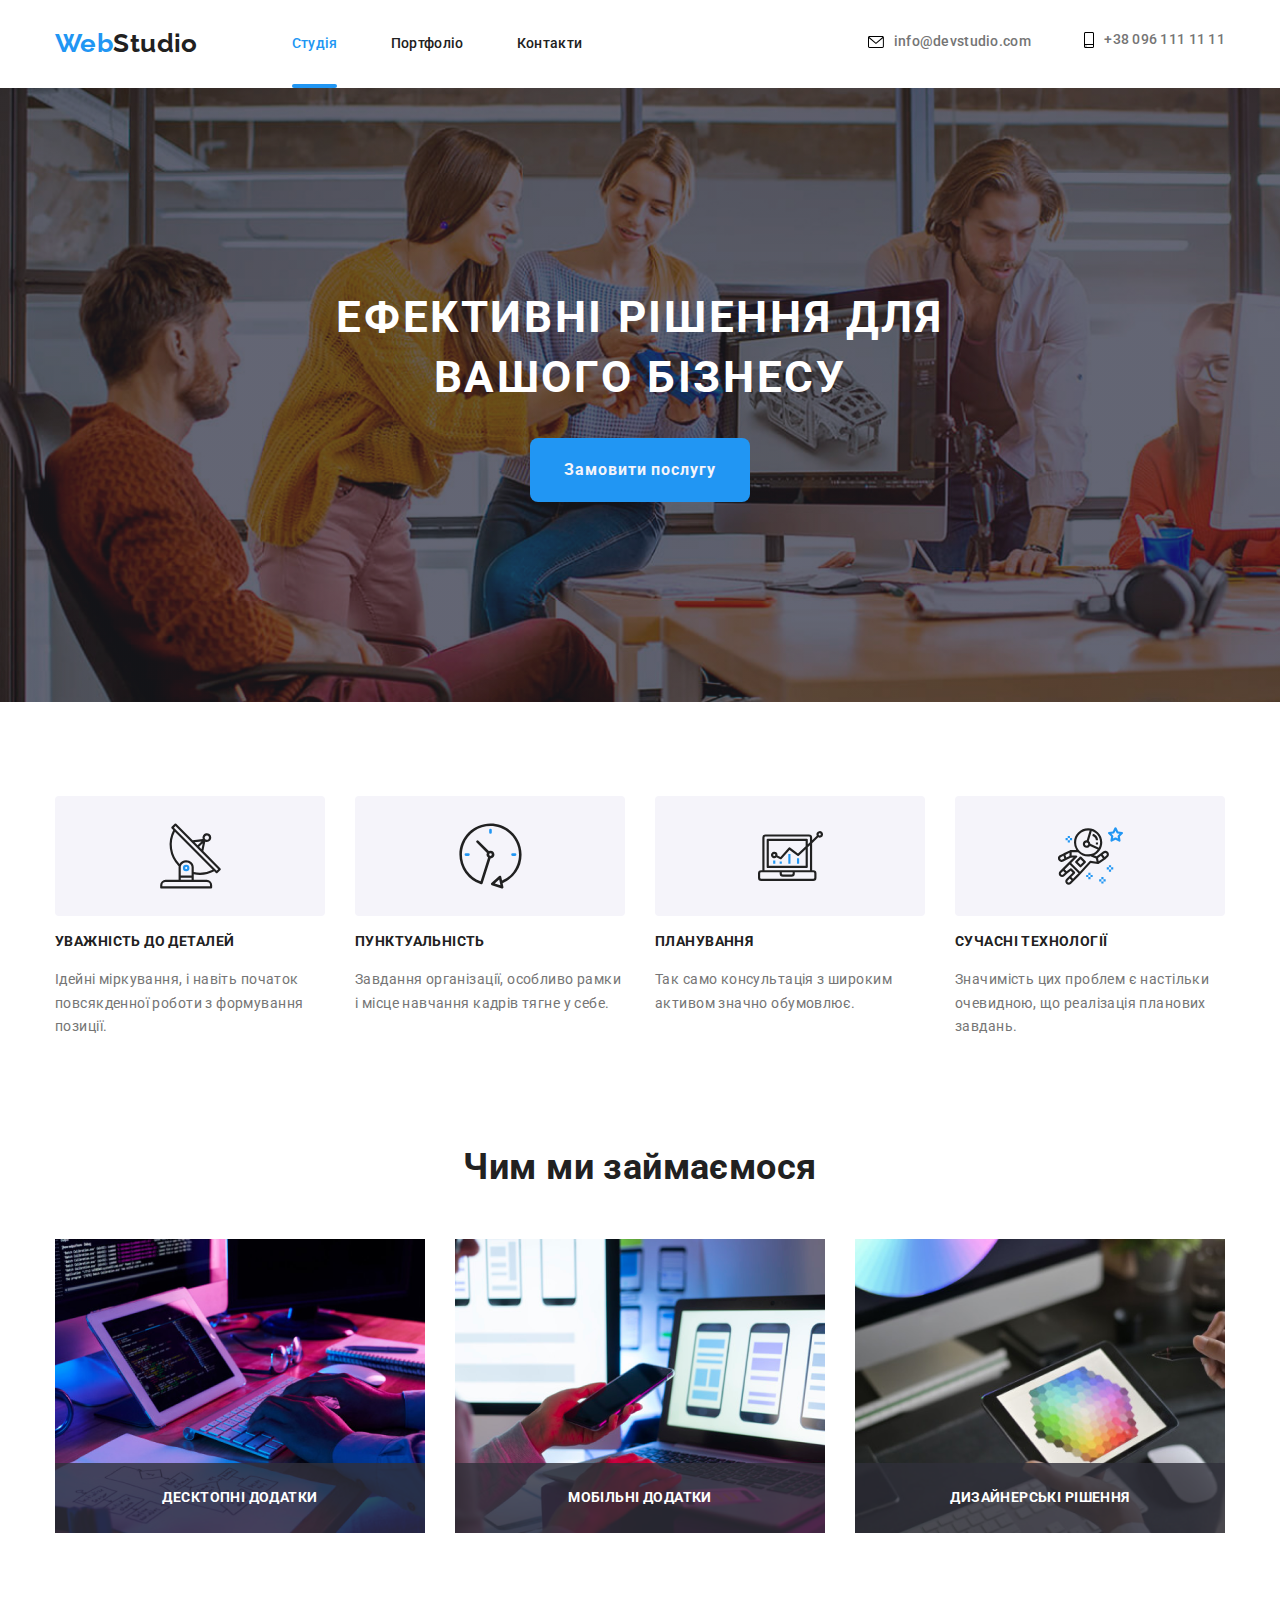
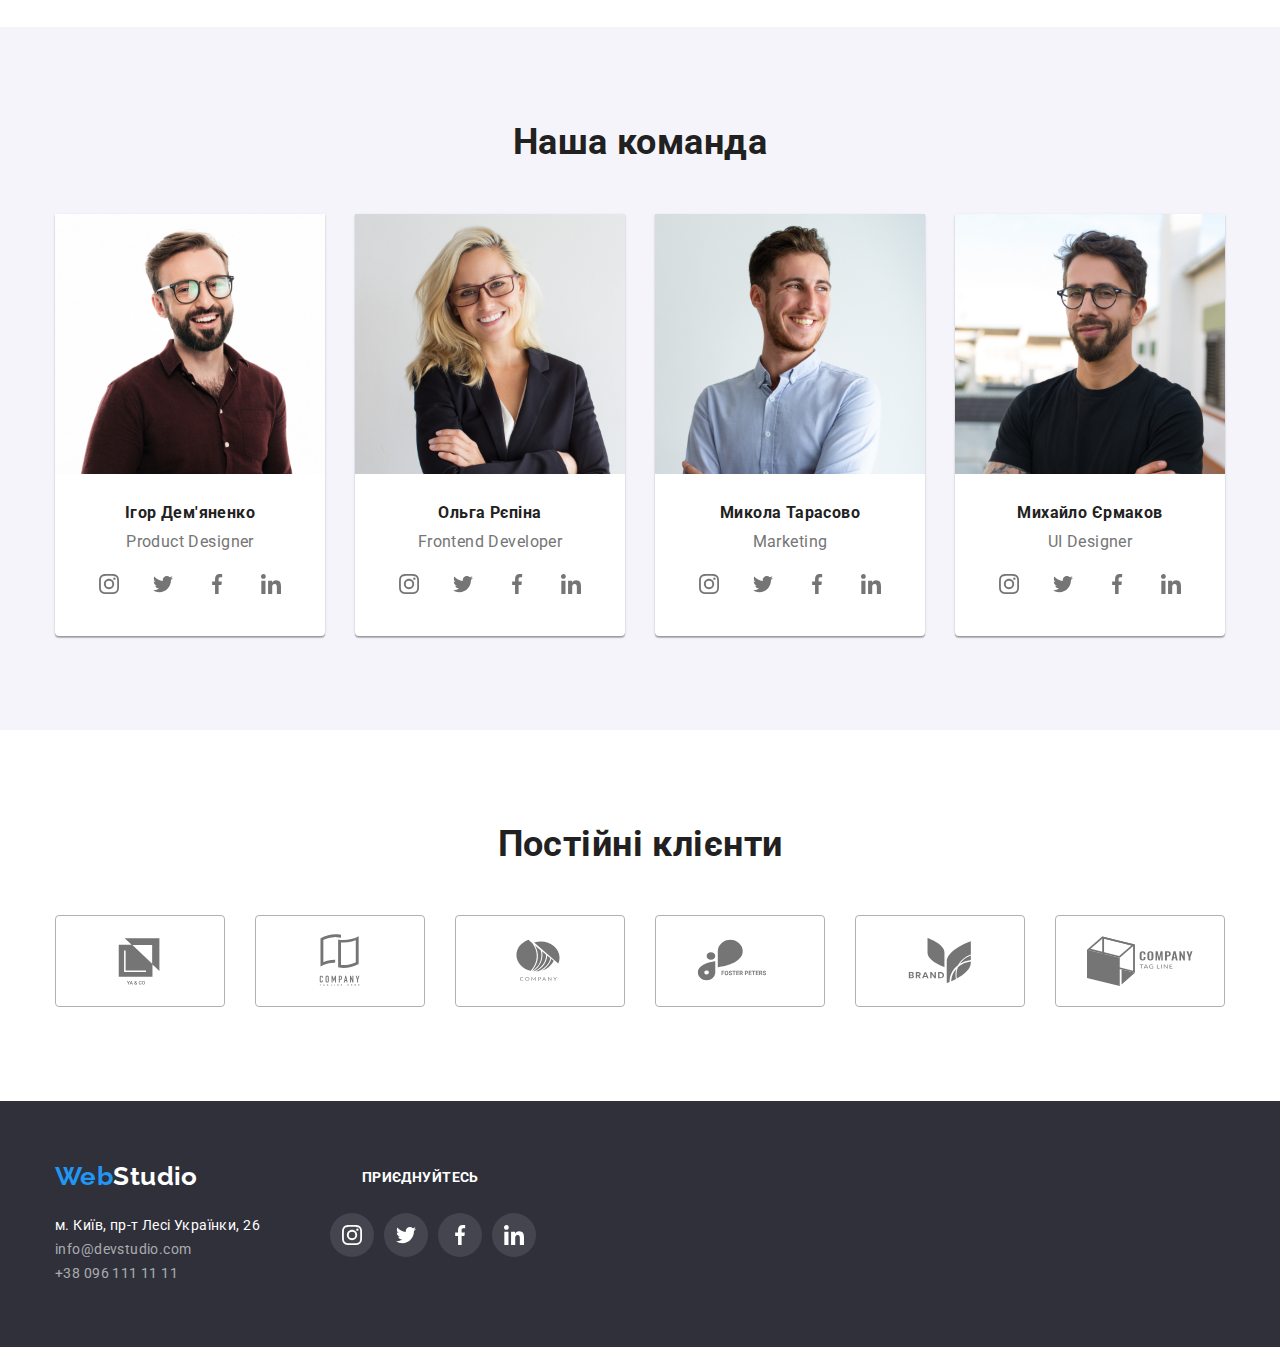
==== index.html @ 6721a468 "First-comit" ====
<!DOCTYPE html>
<html lang="uk">
  <head>
    <meta charset="UTF-8" />
    <meta http-equiv="X-UA-Compatible" content="IE=edge" />
    <meta name="viewport" content="width=device-width, initial-scale=1.0" />
    <title>WebStudio</title>
    <link rel="stylesheet" href="./css/normalize.css" />
    <link
      href="https://fonts.googleapis.com/css2?family=Raleway:wght@700&family=Roboto:wght@400;500;700;900&display=swap"
      rel="stylesheet"
    />
    <link rel="stylesheet" href="./css/styles.css" />
  </head>
  <body class="" id="page">
    <header class="header">
      <!-- Навігація -->
      <div class="container header-flex">
        <nav class="nav nav-flex">
          <a href="./index.html" class="logo">Web<span class="black-logo">Studio</span></a>
          <ul class="nav-ul ul-list">
            <li class="inline nav-item"><a href="./index.html" class="link curent-page nav-link">Студія</a></li>
            <li class="inline nav-item"><a href="./portfolio.html" class="link nav-link">Портфоліо</a></li>
            <li class="inline nav-item"><a href="" class="link nav-link">Контакти</a></li>
          </ul>
        </nav>
        <!-- Контакти -->
        <ul class="header-contacts">
          <li class="inline">
            <a href="mailto:info@devstudio.com" class="link header-contact-link link contact-warp">
              <svg class="link-icon" width="16px" height="12px">
                <use href="./images/icons.svg#icon-envelope"></use>
              </svg>
                
              info@devstudio.com
            </a>
          </li>
          <li class="inline">
            <a href="tel:+380961111111" class="link header-contact-link contact-warp">
              <svg class="link-icon" width="10px" height="16px">
                <use href="./images/icons.svg#icon-phone"></use>
              </svg>
              +38 096 111 11 11</a>
          </li>
        </ul>
      </div>
    </header>

    <main class="">
      <!-- Головний заголовок -->
      <section class="section buisnes-solution">
        <div class="container">
          <h1 class="buisnes-solution-title no-margin">Ефективні рішення для вашого бізнесу</h1>
          <button type="button" class="button accente-button order-button" data-modal-open="1">Замовити послугу</button>
        </div>
      </section>

        <!-- Секція особливостей  -->

        <section class="section why-us bg-bright">
            <div class="container">
              
                <h2 class="visually-hidden">Чому саме ми</h2>
                <ul class="feature-list">
                  <li class="feature-item">
                    <div class="feature-icon-canv">
                      <svg class="feature-icon" width="65px" height="70px">
                        <use href="./images/icons.svg#icon-antenna"></use>
                      </svg>
                    </div>
                    

                    <h3 class="why-us-title">Уважність до деталей</h3>
                    <p>Ідейні міркування, i навіть початок повсякденної роботи з формування позиції.</p>
                  </li>
      
                  <li class="feature-item">
                    <div class="feature-icon-canv">
                      <svg class="feature-icon" width="65px" height="70px">
                        <use href="./images/icons.svg#icon-clock"></use>
                      </svg>
                    </div>

                    <h3 class="why-us-title">Пунктуальність</h3>
                    <p>Завдання організації, особливо рамки i місце навчання кадрів тягне y себе.</p>
                  </li>
      
                  <li class="feature-item">
                    <div class="feature-icon-canv">
                       <svg class="feature-icon" width="65px" height="70px">
                        <use href="./images/icons.svg#icon-diagram"></use>
                      </svg>
                    </div>
                   
                    <h3 class="why-us-title">Планування</h3>
                    <p>Так само консультація з широким активом значно обумовлює.</p>
                  </li>
      
                  <li class="feature-item">
                    <div class="feature-icon-canv">
                      <svg class="feature-icon" width="65px" height="70px">
                        <use href="./images/icons.svg#icon-astronaut"></use>
                      </svg>
                    </div>

                    <h3 class="why-us-title">Сучасні технології</h3>
                    <p>Значимість цих проблем є настільки очевидною, що реалізація планових завдань.</p>
                  </li>
                </ul>
        </section>

        <!-- Інформація про послуги з картинками -->

        <section class="section wath-we-do bg-bright">
                <div class="container">
                    <h2 class="section-title no-margin">Чим ми займаємося</h2>
                <ul class="what-we-do-list">
                  <li  class="we-do-item inline">
                    <img
                      src="./images/studio/what_we_do/img1.png"
                      alt="What we do image"
                      width="370"
                      height="294"
                    />
                    <p class="what-we-do-text">Десктопні додатки</p>
                  </li>
                  <li class="we-do-item inline">
                    <img
                      src="./images/studio/what_we_do/img2.png"
                      alt="What we do image"
                      width="370"
                      height="294"
                    />
                    <p class="what-we-do-text">Мобільні додатки</p>
                  </li>
                  <li class="we-do-item inline">
                    <img
                      src="./images/studio/what_we_do/img3.png"
                      alt="What we do image"
                      width="370"
                      height="294"
                    />
                    <p class="what-we-do-text">Дизайнерські рішення</p>
                  </li>
                </ul>
                </div>
        </section>

        <!-- Інформація про команду -->

        <section class="section team bg-dim">
            <div class="container">
            <h2 class="section-title no-margin">Наша команда</h2>
            <ul class="team-list">
            <li class="inline team-item">
                <img
                  src="./images/studio/team/PM.jpg"
                  alt="Product Designer"
                  width="270"
                  height="260"
                />
                  <h3 class="team-title no-margin">Ігор Дем'яненко</h3>
                  <p class="team-disc no-margin">Product Designer</p>
                  <ul class="team-contacts-warp">
                    <li>
                      <a class="icon-canv" href="#">
                        <svg class="icon" width="20px" height="20px">
                          <use href="./images/icons.svg#icon-instagram"></use>
                        </svg>
                      </a>
                    </li>
                    <li>
                      <a class="icon-canv" href="#">
                        <svg class="icon" width="20px" height="20px">
                          <use href="./images/icons.svg#icon-twitter"></use>
                        </svg>
                      </a>
                    </li>
                    <li>
                      <a class="icon-canv" href="#">
                        <svg class="icon" width="20px" height="20px">
                          <use href="./images/icons.svg#icon-facebook"></use>
                        </svg>
                      </a>
                    </li>
                    <li>
                      <a class="icon-canv" href="#">
                      <svg class="icon" width="20px" height="20px">
                        <use href="./images/icons.svg#icon-linkedin"></use>
                      </svg>
                      </a>
                    </li>
                  </ul>  
              </li>

              <li class="inline team-item">
                <img
                  src="./images/studio/team/FrontendDeveloper.jpg"
                  alt="Frontend Developer"
                  width="270"
                  height="260"
                />
                  <h3 class="team-title no-margin">Ольга Рєпіна</h3>
                  <p class="team-disc no-margin">Frontend Developer</p>
                  <ul class="team-contacts-warp">
                    <li>
                      <a class="icon-canv" href="#">
                        <svg class="icon" width="20px" height="20px">
                          <use href="./images/icons.svg#icon-instagram"></use>
                        </svg>
                      </a>
                    </li>
                    <li>
                      <a class="icon-canv" href="#">
                        <svg class="icon" width="20px" height="20px">
                          <use href="./images/icons.svg#icon-twitter"></use>
                        </svg>
                      </a>
                    </li>
                    <li>
                      <a class="icon-canv" href="#">
                        <svg class="icon" width="20px" height="20px">
                          <use href="./images/icons.svg#icon-facebook"></use>
                        </svg>
                      </a>
                    </li>
                    <li>
                      <a class="icon-canv" href="#">
                      <svg class="icon" width="20px" height="20px">
                        <use href="./images/icons.svg#icon-linkedin"></use>
                      </svg>
                      </a>
                    </li>
                  </ul>
              </li>

              <li class="inline team-item">
                <img
                  src="./images/studio/team/Marketing.jpg"
                  alt="Marketing"
                  width="270"
                  height="260"
                />
                  <h3 class="team-title no-margin">Микола Тарасово</h3>
                  <p class="team-disc no-margin">Marketing</p>
                  <ul class="team-contacts-warp">
                    <li>
                      <a class="icon-canv" href="#">
                        <svg class="icon" width="20px" height="20px">
                          <use href="./images/icons.svg#icon-instagram"></use>
                        </svg>
                      </a>
                    </li>
                    <li>
                      <a class="icon-canv" href="#">
                        <svg class="icon" width="20px" height="20px">
                          <use href="./images/icons.svg#icon-twitter"></use>
                        </svg>
                      </a>
                    </li>
                    <li>
                      <a class="icon-canv" href="#">
                        <svg class="icon" width="20px" height="20px">
                          <use href="./images/icons.svg#icon-facebook"></use>
                        </svg>
                      </a>
                    </li>
                    <li>
                      <a class="icon-canv" href="#">
                      <svg class="icon" width="20px" height="20px">
                        <use href="./images/icons.svg#icon-linkedin"></use>
                      </svg>
                      </a>
                    </li>
                  </ul>
              </li>

              <li class="inline team-item">
                <img
                  src="./images/studio/team/UIDesigner.jpg"
                  alt="UI Designer"
                  width="270"
                  height="260"
                  /> 
                  <h3 class="team-title no-margin">Михайло Єрмаков</h3>
                  <p class="team-disc no-margin">UI Designer</p>
                  <ul class="team-contacts-warp">
                    <li>
                      <a class="icon-canv" href="#">
                        <svg class="icon" width="20px" height="20px">
                          <use href="./images/icons.svg#icon-instagram"></use>
                        </svg>
                      </a>
                    </li>
                    <li>
                      <a class="icon-canv" href="#">
                        <svg class="icon" width="20px" height="20px">
                          <use href="./images/icons.svg#icon-twitter"></use>
                        </svg>
                      </a>
                    </li>
                    <li>
                      <a class="icon-canv" href="#">
                        <svg class="icon" width="20px" height="20px">
                          <use href="./images/icons.svg#icon-facebook"></use>
                        </svg>
                      </a>
                    </li>
                    <li>
                      <a class="icon-canv" href="#">
                      <svg class="icon" width="20px" height="20px">
                        <use href="./images/icons.svg#icon-linkedin"></use>
                      </svg>
                      </a>
                    </li>
                  </ul>
              </li>
            </ul>
            </div>
        </section>

        <section class="section client-section">
          <div class="conteiner">
            <h2 class="section-title no-margin">Постійні клієнти</h2>
            <ul class="client-list">
              <li>
                <a class="link client-canv" href="#">
                  <svg class="client-icon icon" width="106px" height="60px">
                    <use href="./images/icons.svg#icon-Logo"></use>
                  </svg>
                </a>
              </li>
              <li>
                <a class="link client-canv" href="#">
                  <svg class="client-icon icon" width="106px" height="60px">
                    <use href="./images/icons.svg#icon-Logo-1"></use>
                  </svg>
                </a>
              </li>
              <li>
                <a class="link client-canv" href="#">
                  <svg class="client-icon icon" width="106px" height="60px">
                    <use href="./images/icons.svg#icon-Logo-2"></use>
                  </svg>
                </a>
              </li>
              
              <li>
                <a class="link client-canv" href="#">
                  <svg class="client-icon icon" width="106px" height="60px">
                    <use href="./images/icons.svg#icon-Logo-3"></use>
                  </svg>
                </a>
              </li>
              <li>
                <a class="link client-canv" href="#">
                  <svg class="client-icon icon" width="106px" height="60px">
                    <use href="./images/icons.svg#icon-Logo-4"></use>
                  </svg>
                </a>
              </li>
              <li>
                <a class="link client-canv" href="#">
                  <svg class="client-icon icon" width="106px" height="60px">
                    <use href="./images/icons.svg#icon-logo-5"></use>
                  </svg>
                </a>
              </li>
            </ul>
          </div>
        </section>
    </main>

    <!-- Адреси -->

    <footer class="footer">
        <div class="container footer-warp">
          <a href="./index.html" class="logo footer-logo">Web<span class="white-logo">Studio</span></a>
          <p class="social-title">приєднуйтесь</p>
        </div>

        <div class="container footer-warp">
          <address>
            <ul class="">
              <li class="address-item">
                <a
                  href="https://goo.gl/maps/piqngm7oDQpEDh6u6"
                  target="_blank"
                  rel="noopener nofollow noreferrer"
                  class="link map-link"
                >
                  м. Київ, пр-т Лесі Українки, 26
                </a>
              </li>

              <li class="address-ite">
                <a href="mailto:info@devstudio.com" class="link contact-link">info@devstudio.com</a>
              </li>

              <li class="address-item">
                <a href="tel:+380961111111" class="link contact-link">+38 096 111 11 11</a>
              </li>
            </ul>
        </address>
      <ul class="team-contacts-warp">
        <li>
          <a class="icon-canv" href="#">
            <svg class="icon" width="20px" height="20px">
              <use href="./images/icons.svg#icon-instagram"></use>
            </svg>
          </a>
        </li>
        <li>
          <a class="icon-canv" href="#">
            <svg class="icon" width="20px" height="20px">
              <use href="./images/icons.svg#icon-twitter"></use>
            </svg>
          </a>
        </li>
        <li>
          <a class="icon-canv" href="#">
            <svg class="icon" width="20px" height="20px">
              <use href="./images/icons.svg#icon-facebook"></use>
            </svg>
          </a>
        </li>
        <li>
          <a class="icon-canv" href="#">
          <svg class="icon" width="20px" height="20px">
            <use href="./images/icons.svg#icon-linkedin"></use>
          </svg>
          </a>
        </li>
      </ul>

        </div>
    </footer>

    <!-- =========Modal============= -->
    <div class="modal-backdrop is-hidden" data-modal="">
      <div class="modal-content">
          <button class="modal-close-btn" type="button" data-modal-close="">
            <svg width="11px" height="11px">
              <use href="./images/icons.svg#icon-close"></use>
            </svg>
          </button>
          <form action="">
            <label for="">
              <span>Ім'я</span>
              <input type="text">
            </label>
            <label for="">
              <span>Телефон </span>
              <input type="text" name="" id="">
            </label>
            <label for="">
              <span>Пошта</span>
              <input type="text" name="" id="">
            </label> 
          </form>
      </div>
    </div>
    <!-- =========SCRIPT============ -->
    <script src="./js/modal.js"></script>

  </body>
</html>
---- css/styles.css ----
/* Maim colors

white #FFFFFF;
accente-color #2196F3; 

--Background--
bg-primary-color #E5E5E5;
bg-secondery-color #F5F4FA; 

--Text--
text-secondery-color #212121;
text-primary-color #757575;
text-contacts-color rgba(255, 255, 255, 0.6);

main font-family: Roboto, sans-serif;
logo font-family Raleway;

*/
/* Standart style */
:root {
  --white: #ffffff;
  --accente-color: #2196f3;
  --bg-bright-color: #ffffff;
  --bg-dim-color: #f5f4fa;
  --bg-primary-color: #2f303a;
  --text-secondery-color: #212121;
  --text-primary-color: #757575;
  --text-contacts-color: rgba(255, 255, 255, 0.6);

  --delay: 250ms;
}

* {
  box-sizing: border-box;
}
/* def ul-list */
ul {
  list-style: none;
  margin: 0;
  padding: 0;
}

.inline {
  display: inline-block;
}

body {
  background-color: var(--bg-bright-color);
  color: var(--text-primary-color);

  font-family: 'Roboto', sans-serif;
  font-weight: 400;
  font-size: 14px;
  line-height: 1.71;
  letter-spacing: 0.03em;
}

body.no-scroll {
  overflow: hidden;
}

.header {
  /* padding-top: 25px;
  padding-bottom: 25px; */
}

img {
  display: block;
}

.no-margin {
  margin: 0;
}
/* footer */
.footer {
  background: var(--bg-primary-color);
  padding-top: 60px;
  padding-bottom: 60px;
}
.visually-hidden {
  position: absolute;
  width: 1px;
  height: 1px;
  margin: -1px;
  border: 0;
  padding: 0;

  white-space: nowrap;
  clip-path: inset(100%);
  clip: rect(0 0 0 0);
  overflow: hidden;
}

/* Text */
.section-title {
  color: var(--text-secondery-color);
  font-size: 36px;
  line-height: 1.16;
  text-align: center;

  margin-bottom: 50px;
  /* padding-top: 50px; */
}

/* Links */
.link-icon {
  transition: var(--delay) fill cubic-bezier(0.4, 0, 0.2, 1);
}
.link:hover .link-icon {
  fill: currentColor;
}
.link {
  text-decoration: none;
  font-weight: inherit;
  font-style: normal;
  display: inline-block;
  transition: var(--delay) color cubic-bezier(0.4, 0, 0.2, 1);
}
.link:focus,
.link:hover {
  color: var(--accente-color);
}

/* Contact links */
.contact-warp {
  display: flex;
  justify-content: center;
  align-items: center;
  gap: 10px;
}
.contact-link {
  color: var(--text-contacts-color);
  font-size: 14px;
  line-height: inherit;
  letter-spacing: 0.03em;
}
.contact-link:hover,
.contact-link:focus {
  color: var(--text-contacts-color);
}
.header-contact-link {
  color: var(--text-primary-color);
  font-weight: 500;
  line-height: 1.14;
  letter-spacing: 0.02em;

  margin-left: 50px;
}

.map-link {
  color: var(--white);
}

.map-link:hover,
.map-link:focus {
  color: var(--white);
}

/* Navigation */
.nav-link {
  color: var(--text-secondery-color);
  font-weight: 500;
  line-height: 1.14;
  letter-spacing: 0.02em;
}

.nav-item {
  position: relative;
  padding: 32px 0px;
}
.nav-item + .nav-item {
  margin-left: 50px;
}
.curent-page {
  color: var(--accente-color);
}

.curent-page::after {
  content: '';
  position: absolute;
  bottom: 0;
  left: 0;
  width: 100%;
  height: 4px;
  background: #2196f3;
  border-radius: 2px;
}

/* logo */
.logo {
  color: #2196f3;
  text-decoration: none;

  font-size: 26px;
  line-height: 1.2;
  font-weight: 700;
  font-family: 'Raleway', sans-serif;

  margin-right: 94px;
}
.black-logo {
  color: var(--text-secondery-color);
}
.white-logo {
  color: var(--white);
}

.logo:hover,
.logo:focus {
  color: var(--accente-color);
}

/* Buttons */
.button {
  background-color: var(--bg-dim-color);
  color: var(--text-secondery-color);

  font-weight: 500;
  font-family: inherit;
  font-size: 16px;
  line-height: 1.62;
  cursor: pointer;
  text-align: center;
  letter-spacing: 0.03em;

  border-color: transparent;
  border-radius: 4px;

  padding: 6px 20px;

  transition: var(--delay) background-color cubic-bezier(0.4, 0, 0.2, 1),
    var(--delay) color cubic-bezier(0.4, 0, 0.2, 1),
    var(--delay) box-shadow cubic-bezier(0.4, 0, 0.2, 1);
}
.button:hover,
.button:focus {
  background-color: var(--accente-color);
  color: var(--white);
  box-shadow: 0px 3px 1px rgba(0, 0, 0, 0.1), 0px 1px 2px rgba(0, 0, 0, 0.08),
    0px 2px 2px rgba(0, 0, 0, 0.12);
}
.accente-button {
  background: var(--accente-color);
  color: var(--bg-dim-color);

  transition: var(--delay) background-color cubic-bezier(0.4, 0, 0.2, 1),
    var(--delay) color cubic-bezier(0.4, 0, 0.2, 1);
}
.accente-button:focus,
.accente-button:hover {
  background: var(--bg-bright-color);
  color: var(--accente-color);
}
.order-button {
  font-weight: 700;
  line-height: 1.88;
  letter-spacing: 0.06em;

  border-radius: 8px;

  display: flex;
  align-items: center;
  text-align: center;

  margin: 0 auto;
  padding: 15px 32px;
}

/* index.html style */

/*sections background */
.bg-bright {
  background: var(--bg-bright-color);
}

.bg-dim {
  background: var(--bg-dim-color);
}

/* Section one Buisnes solution */
.buisnes-solution {
  background: var(--bg-primary-color);
  padding-top: 200px;
  padding-bottom: 200px;

  margin: 0 auto;

  background-size: cover;
  max-width: 1600px;
  background-repeat: no-repeat;
  background-image: linear-gradient(rgba(47, 48, 58, 0.4), rgba(47, 48, 58, 0.4)),
    url(../images/studio/hero/hero-bg.jpg);
}
.buisnes-solution-title {
  color: var(--white);
  font-size: 44px;
  line-height: 1.36;
  text-align: center;
  letter-spacing: 0.06em;
  text-transform: uppercase;

  margin: 0 auto;
  margin-bottom: 30px;

  width: 700px;
}
.why-us {
  padding-top: 94px;
}
.why-us-title {
  color: var(--text-secondery-color);
  font-size: 14px;
  text-transform: uppercase;
  text-align: left;
}

.team {
  padding-top: 95px;
}
.team-disc {
  font-size: 16px;
  line-height: 1.18;
  text-align: center;

  margin-top: 10px;
  padding-bottom: 10px;
}

.team-title {
  color: var(--text-secondery-color);
  font-size: 16px;
  line-height: 1.18;
  text-align: center;
  padding-top: 30px;
}

.icon-canv {
  display: flex;
  justify-content: center;
  align-items: center;
  height: 44px;
  width: 44px;

  background: var(--bg-bright-color);
  border-radius: 100%;
  transition: var(--delay) background-color cubic-bezier(0.4, 0, 0.2, 1);
}

.team-contacts-warp {
  display: flex;
  justify-content: center;
  align-items: center;
  gap: 10px;

  padding-bottom: 30px;
}

.icon-canv:hover,
.icon-canv:focus {
  background: var(--accente-color);
}

.icon-canv:hover .icon,
.icon-canv:focus .icon {
  fill: var(--bg-bright-color);
}

/* -------client------ */
.client-section {
  padding-top: 94px;
}
.client-list {
  display: flex;
  justify-content: center;
  align-items: center;
  gap: 30px;
}
.client-canv {
  display: flex;
  justify-content: center;
  align-items: center;
  height: 92px;
  width: 170px;

  border: 1px solid #afb1b8;
  border-radius: 4px;

  transition: var(--delay) border-color cubic-bezier(0.4, 0, 0.2, 1);
}

.client-canv:hover,
.client-canv:focus {
  border-color: var(--accente-color);
}

.client-canv:hover .client-icon,
.client-canv:focus .client-icon {
  fill: var(--accente-color);
}
.icon {
  fill: var(--text-primary-color);
  transition: var(--delay) fill cubic-bezier(0.4, 0, 0.2, 1);
}

/* portfolio.html */

.catalog {
  margin-top: 94px;
  margin-bottom: 50px;
}

.catalog-list {
  display: flex;
  align-items: center;
  justify-content: space-between;
  flex-wrap: wrap;
}

.catalog-list:nth-child(2n + 2) {
  margin-top: 30px;
  margin-bottom: 30px;
}

.catalog-item {
  margin-top: 30px;
  width: 370px;
}

.catalog-link {
  color: var(--bg-primary-color);
  transition: var(--delay) color cubic-bezier(0.4, 0, 0.2, 1),
    var(--delay) box-shadow cubic-bezier(0.4, 0, 0.2, 1);
}
.catalog-link:focus,
.catalog-link:hover {
  color: var(--bg-primary-color);
  text-decoration: none;

  box-shadow: 1px 4px 6px 0px #00000029, 0px 4px 4px 0px #0000000f, 0px 1px 1px 0px #0000001f;
}
.curent-filter {
  background: var(--accente-color);
  color: var(--bg-bright-color);
  box-shadow: 0px 3px 1px rgba(0, 0, 0, 0.1), 0px 1px 2px rgba(0, 0, 0, 0.08),
    0px 2px 2px rgba(0, 0, 0, 0.12);
}
.catalog-type {
  font-size: 16px;
  line-height: 1.88;
  margin: 0;
}
.catalog-title {
  font-size: 18px;
  line-height: 2;
  letter-spacing: 0.06em;
  margin: 0;
  margin-bottom: 4px;
}

.catalog-item:hover .catalog-overlay,
.catalog-item:focus .catalog-overlay {
  transform: translateY(0);
  background-color: rgba(33, 150, 243, 0.9);
  opacity: 1;
}

.catalog-tumb {
  position: relative;
  overflow: hidden;
}

.catalog-overlay {
  position: absolute;
  bottom: 0;
  left: 0;

  display: inline-block;
  width: 100%;
  height: 100%;
  padding: 64px 24px;
  margin: 0;

  font-size: 18px;
  line-height: calc(18 / 12);
  color: #ffffff;

  transform: translateY(100%);
  transition: transform var(--delay) cubic-bezier(0.4, 0, 0.2, 1),
    opacity var(--delay) cubic-bezier(0.4, 0, 0.2, 1),
    bacground-color var(--delay) cubic-bezier(0.4, 0, 0.2, 1);

  opacity: 0;
}

.container {
  width: 100%;
  max-width: 1200px;
  margin: 0 auto;
  padding-left: 15px;
  padding-right: 15px;
}
section {
  padding-bottom: 94px;
}
.nav-flex {
  display: flex;
  justify-self: flex-start;
  align-items: center;
}

.header-flex {
  display: flex;
  align-items: center;
  justify-content: space-between;
}
li.feature-item {
  width: 270px;
}
/* .feature-item + .feature-item {
  margin-left: 30px;
} */

.feature-list {
  display: flex;
  align-items: stretch;
  justify-content: space-between;
}

.feature-icon-canv {
  display: flex;
  justify-content: center;
  align-items: center;
  width: 270px;
  height: 120px;

  background: #f5f4fa;
  border-radius: 4px;
}

.what-we-do-list {
  display: flex;
  align-items: center;
  justify-content: space-between;
}

.we-do-item {
  position: relative;
}
.what-we-do-text {
  position: absolute;
  left: 0;
  bottom: 0;
  z-index: 1000;

  display: flex;
  align-items: center;
  justify-content: center;
  margin: 0 auto;
  width: 100%;
  height: 70px;

  font-weight: 700;
  line-height: 1.14;
  text-transform: uppercase;
  color: #ffffff;

  background: rgba(47, 48, 58, 0.8);
}

.social-title {
  margin: 0px;

  color: var(--bg-bright-color);
  font-weight: 700;
  font-size: 14px;
  line-height: calc(16 / 14);
  letter-spacing: 0.03em;
  text-transform: uppercase;
}
.footer-logo {
  display: inline-block;
}

.footer .icon-canv {
  background: rgba(255, 255, 255, 0.1);
  transition: var(--delay) background-color cubic-bezier(0.4, 0, 0.2, 1);
}

.footer .icon-canv:hover,
.footer .icon-canv:hover {
  background: var(--accente-color);
}
.footer .icon {
  fill: var(--bg-bright-color);
}

.footer-warp {
  display: flex;
  justify-content: flex-start;
  align-items: center;
  gap: 70px;
}

.footer-warp + .footer-warp {
  margin-top: 20px;
}

.filter-list {
  display: flex;
  align-items: center;
  justify-content: center;
}

.filter-item + .filter-item {
  margin-left: 8px;
}

.team-item {
  background-color: var(--bg-bright-color);
  box-shadow: 0px 1px 3px rgba(0, 0, 0, 0.12), 0px 1px 1px rgba(0, 0, 0, 0.14),
    0px 2px 1px rgba(0, 0, 0, 0.2);
  border-radius: 0px 0px 4px 4px;
}
.team-list {
  display: flex;
  align-items: center;
  justify-content: space-between;
}
.catalog-content {
  padding: 20px 24px;
  border: 1px solid #eee;
}

.header-border {
  border-bottom: solid 1px #e5e5e5;
}
/* ========Modal======= */

.modal-backdrop {
  position: fixed;
  top: 0px;
  right: 0px;

  width: 100%;
  height: 100%;

  background: rgba(0, 0, 0, 0.2);
}

.modal-content {
  position: absolute;
  left: 50%;
  top: 50%;
  transform: translate(-50%, -50%);

  width: 528px;
  height: 581px;

  background: #ffffff;
  box-shadow: 0px 1px 3px rgba(0, 0, 0, 0.12), 0px 1px 1px rgba(0, 0, 0, 0.14),
    0px 2px 1px rgba(0, 0, 0, 0.2);
  border-radius: 4px;
}

.is-hidden {
  opacity: 0;
  visibility: hidden;
  pointer-events: none;
}

.modal-close-btn {
  position: absolute;
  right: 8px;
  top: 8px;
  width: 30px;
  height: 30px;

  background: #ffffff;
  border: 1px solid rgba(0, 0, 0, 0.1);
  border-radius: 100%;
}
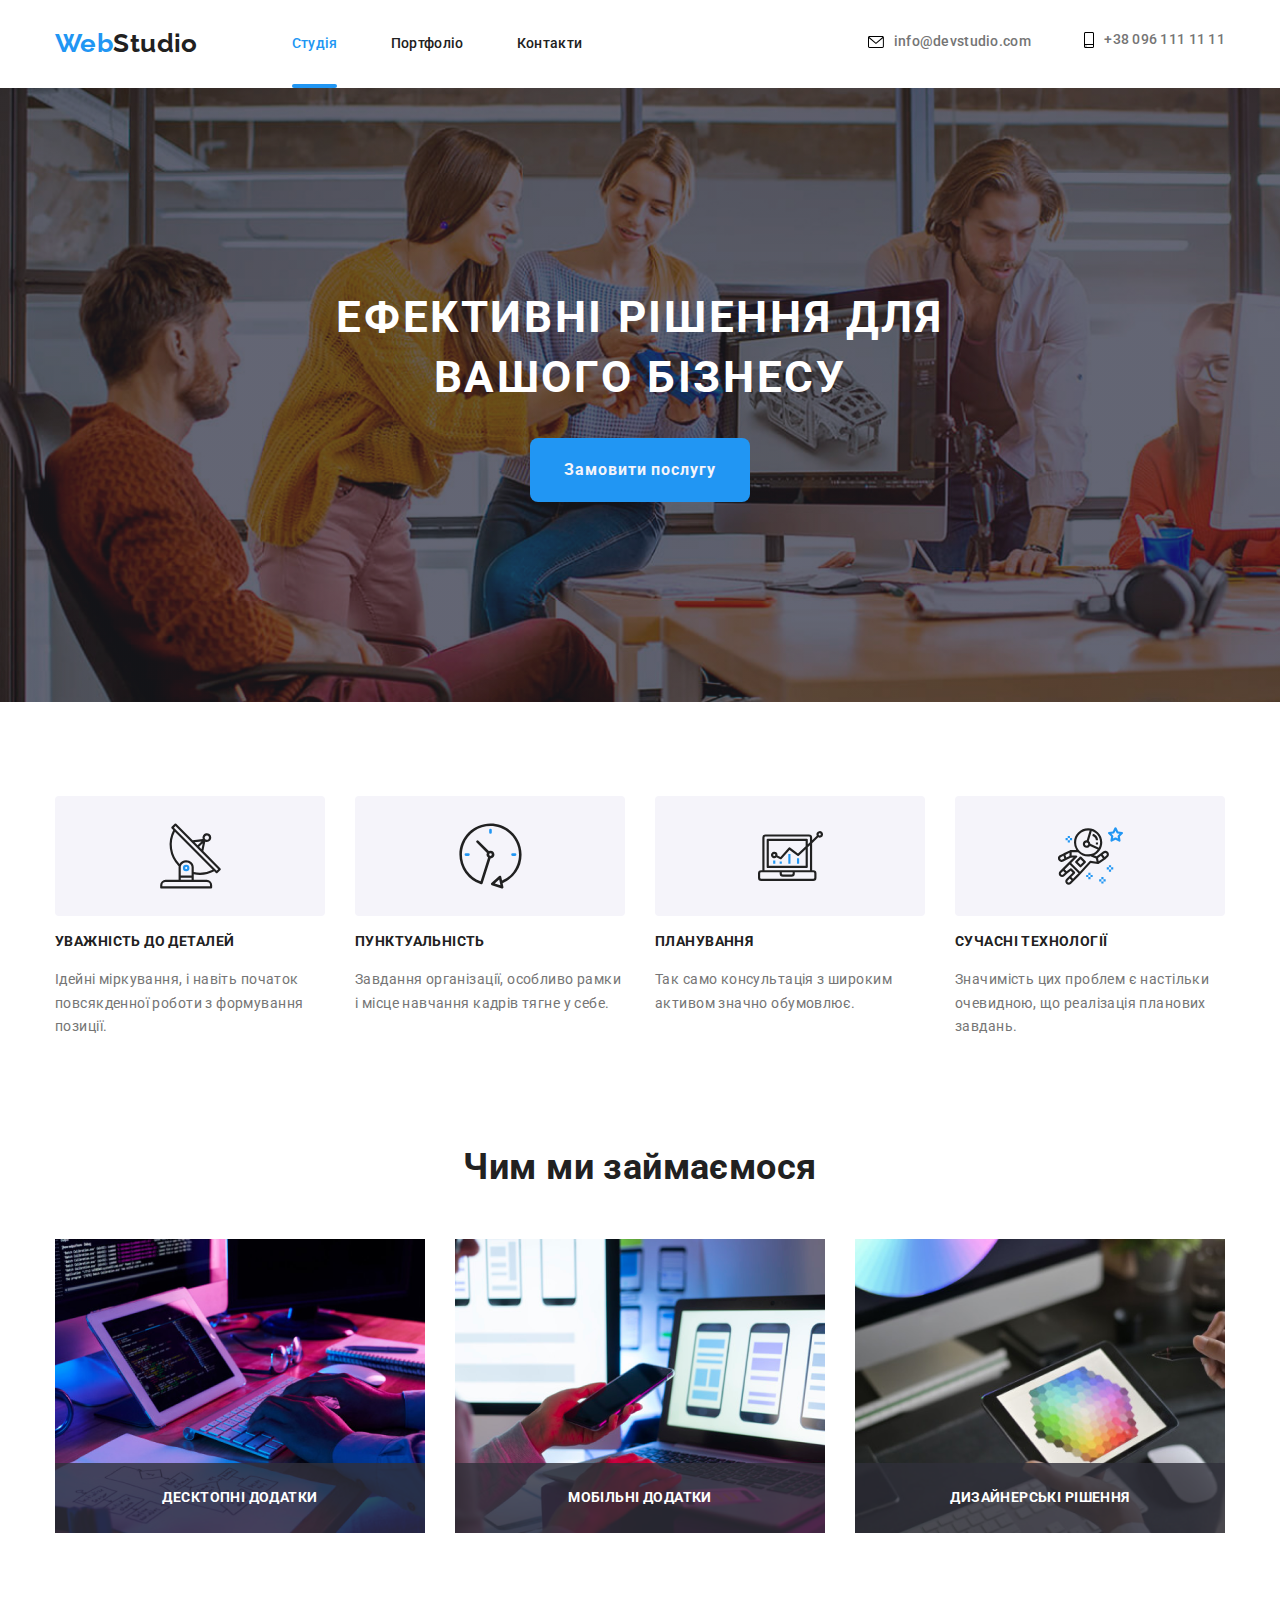
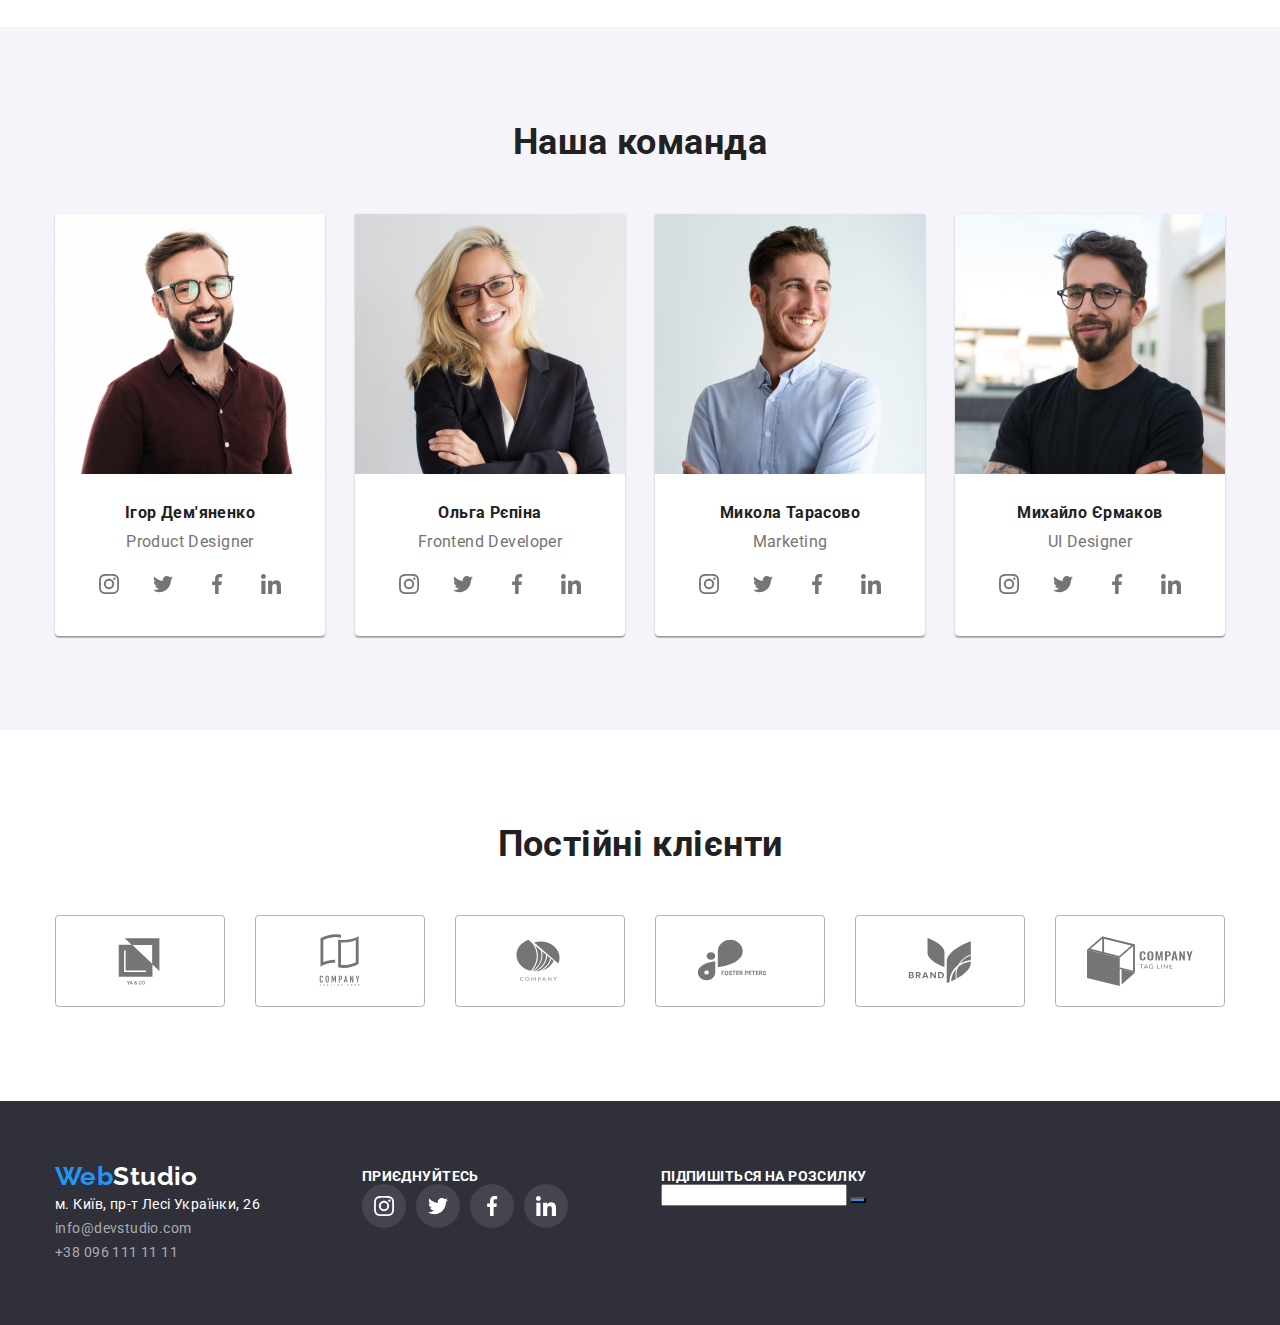
==== commit 4948fb29: "Add: forms" ====
--- a/index.html
+++ b/index.html
@@ -375,12 +375,9 @@
 
     <footer class="footer">
         <div class="container footer-warp">
-          <a href="./index.html" class="logo footer-logo">Web<span class="white-logo">Studio</span></a>
-          <p class="social-title">приєднуйтесь</p>
-        </div>
-
-        <div class="container footer-warp">
-          <address>
+          <div>
+            <a href="./index.html" class="logo footer-logo">Web<span class="white-logo">Studio</span></a>
+            <address>
             <ul class="">
               <li class="address-item">
                 <a
@@ -393,7 +390,7 @@
                 </a>
               </li>
 
-              <li class="address-ite">
+              <li class="address-item">
                 <a href="mailto:info@devstudio.com" class="link contact-link">info@devstudio.com</a>
               </li>
 
@@ -401,8 +398,12 @@
                 <a href="tel:+380961111111" class="link contact-link">+38 096 111 11 11</a>
               </li>
             </ul>
-        </address>
-      <ul class="team-contacts-warp">
+            </address>
+          </div>
+          <div class="tmp-flex">
+            <div>
+            <p class="social-title">приєднуйтесь</p>
+            <ul class="team-contacts-warp">
         <li>
           <a class="icon-canv" href="#">
             <svg class="icon" width="20px" height="20px">
@@ -431,7 +432,18 @@
           </svg>
           </a>
         </li>
-      </ul>
+            </ul>
+            </div>
+            <div>
+            <p class="social-title">Підпишіться на розсилку</p>
+            <form action="">
+              <input type="email">
+              <button class="accente-button subscribe-btn" type="button"></button>
+            </form>
+            </div>
+          </div>
+          
+          
 
         </div>
     </footer>
@@ -444,19 +456,40 @@
               <use href="./images/icons.svg#icon-close"></use>
             </svg>
           </button>
-          <form action="">
-            <label for="">
-              <span>Ім'я</span>
-              <input type="text">
+          <h2 class="modal-title no-margin">Залиште свої дані, ми вам передзвонимо</h2>
+          <form class="registration-form" name="registration-form">
+            <div class="inputs-wrap">
+            <label class="input-lable">
+                <svg class="icon input-icon" width="12px" height="12px">
+                  <use href="./images/icons.svg#icon-name"></use>
+                </svg>
+              <span class="span-block registration-lable">Ім'я</span>
+              <input class="registration-input" type="text">
             </label>
-            <label for="">
-              <span>Телефон </span>
-              <input type="text" name="" id="">
+            <label class="input-lable">
+              <svg  class="icon input-icon"width="12px" height="12px">
+                <use href="./images/icons.svg#icon-phone"></use>
+              </svg>
+              <span class="span-block registration-lable">Телефон </span>
+              <input class="registration-input" type="tel" name="" id="">
             </label>
-            <label for="">
-              <span>Пошта</span>
-              <input type="text" name="" id="">
+            <label class="input-lable">
+              <svg class="icon input-icon" width="15px" height="12px">
+                <use href="./images/icons.svg#icon-envelope"></use>
+              </svg>
+              <span class="span-block registration-lable">Пошта</span>
+              <input class="registration-input" type="email" name="" id="">
             </label> 
+            <label>
+              <span class="span-block registration-lable">Коментар</span>
+              <textarea class="registration-textarea" name="" id="" placeholder="Введіть текст"></textarea>
+            </label>
+            </div>
+            
+            <div class="registration-check-area">
+              <input class="registration-check" type="checkbox" name="" id=""><span>Погоджуюся з розсилкою та приймаю <a href="">Умови договору</a></span>
+            </div>
+            <button type="submit" class="button accente-button submit-btn">Відправити</button>
           </form>
       </div>
     </div>
--- a/css/styles.css
+++ b/css/styles.css
@@ -250,6 +250,7 @@
 .accente-button:hover {
   background: var(--bg-bright-color);
   color: var(--accente-color);
+  box-shadow: 0px 4px 4px rgba(0, 0, 0, 0.15);
 }
 .order-button {
   font-weight: 700;
@@ -576,6 +577,8 @@
   line-height: calc(16 / 14);
   letter-spacing: 0.03em;
   text-transform: uppercase;
+
+  text-align: left;
 }
 .footer-logo {
   display: inline-block;
@@ -679,3 +682,66 @@
   border: 1px solid rgba(0, 0, 0, 0.1);
   border-radius: 100%;
 }
+.modal-title {
+  text-align: center;
+  margin-top: 40px;
+  margin-bottom: 12px;
+}
+
+/* =========Registration form */
+.inputs-wrap {
+  display: flex;
+  flex-direction: column;
+  justify-content: space-between;
+  gap: 10px;
+
+  width: 448px;
+  margin: 0 auto;
+}
+.span-block {
+  display: block;
+}
+.registration-input {
+  width: 100%;
+  height: 40px;
+  padding-left: 42px;
+}
+.registration-textarea {
+  width: 100%;
+  height: 120px;
+  resize: none;
+  padding: 12px 16px;
+}
+.submit-btn {
+  width: 200px;
+  height: 50px;
+  display: block;
+  margin: 0 auto;
+  margin-top: 30px;
+}
+.submit-btn:hover,
+.submit-btn:focus {
+  background: var(--accente-color);
+  color: var(--bg-bright-color);
+}
+.registration-lable {
+  margin-bottom: 4px;
+  font-size: 12px;
+  line-height: 1.16;
+  /* identical to box height */
+
+  letter-spacing: 0.01em;
+}
+
+.input-lable {
+  position: relative;
+}
+.input-icon {
+  position: absolute;
+  bottom: 15px;
+  left: 15px;
+}
+.tmp-flex {
+  display: flex;
+  gap: 93px;
+}
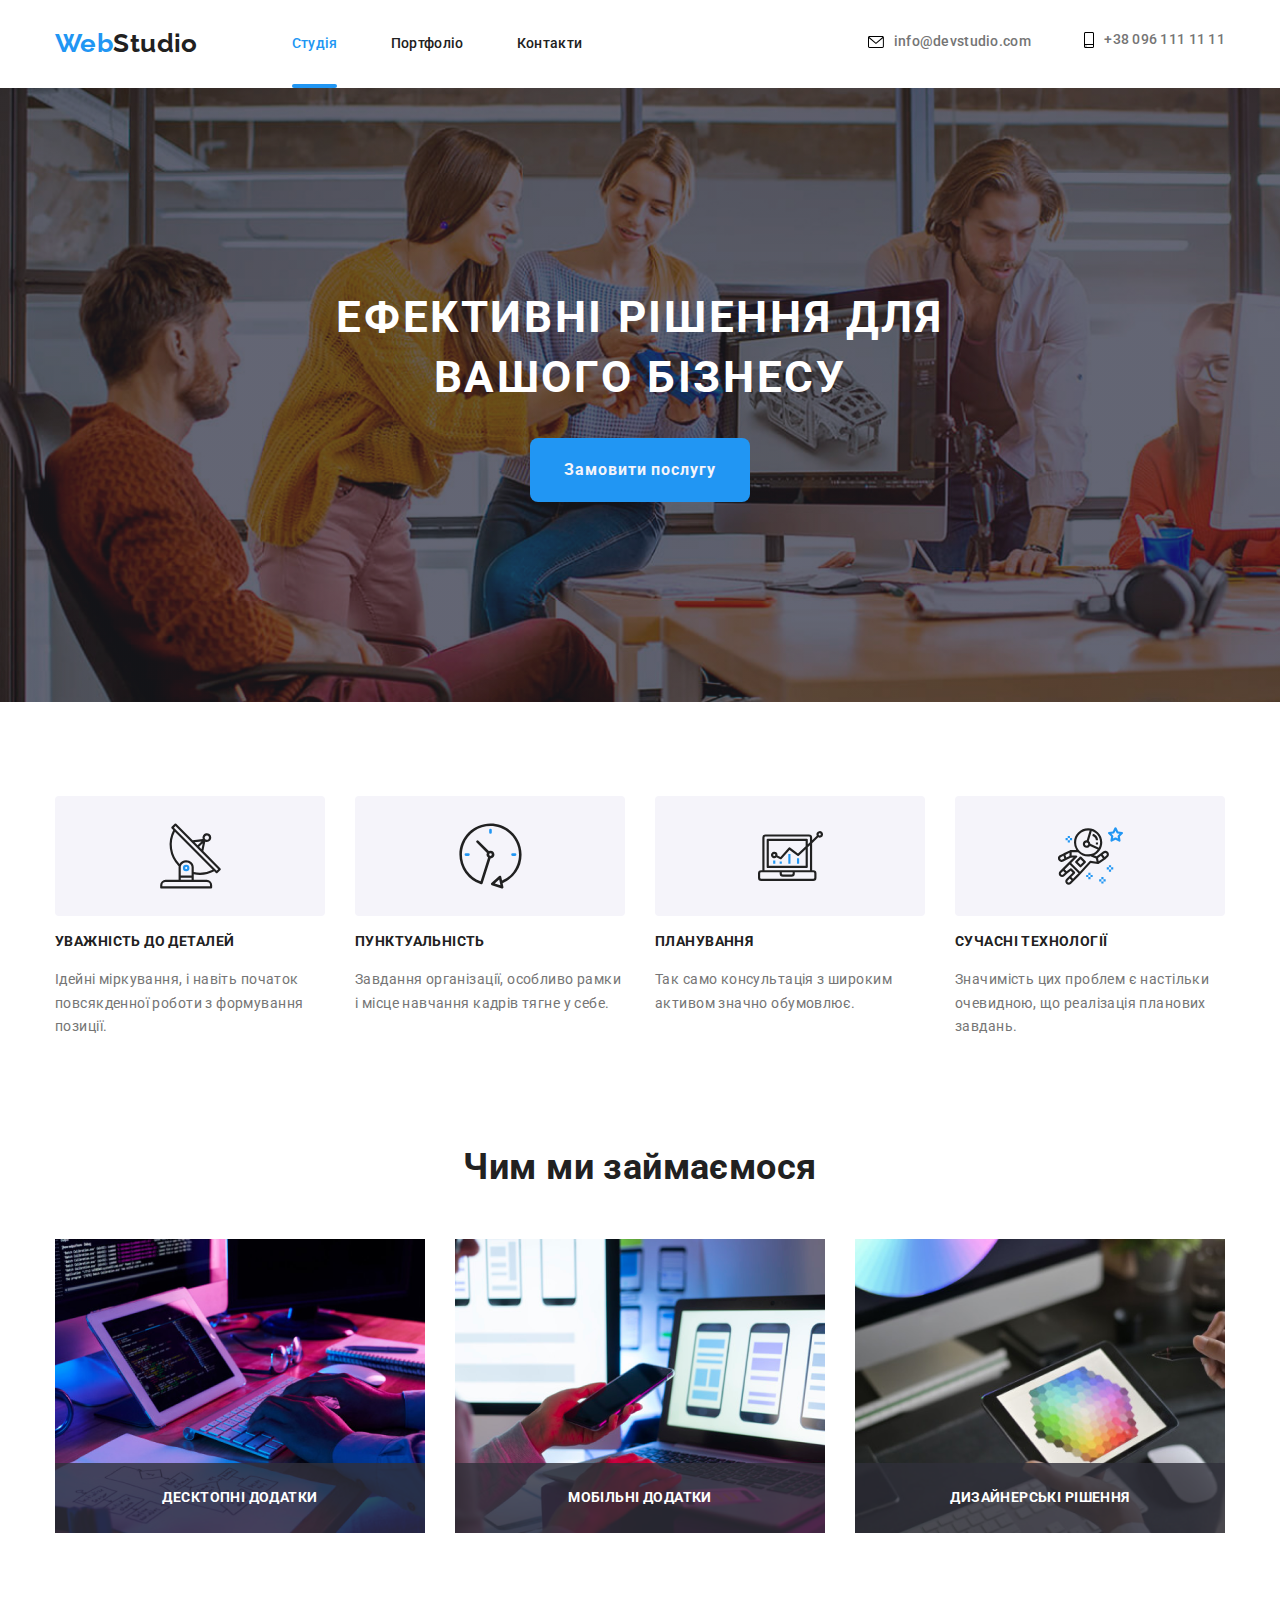
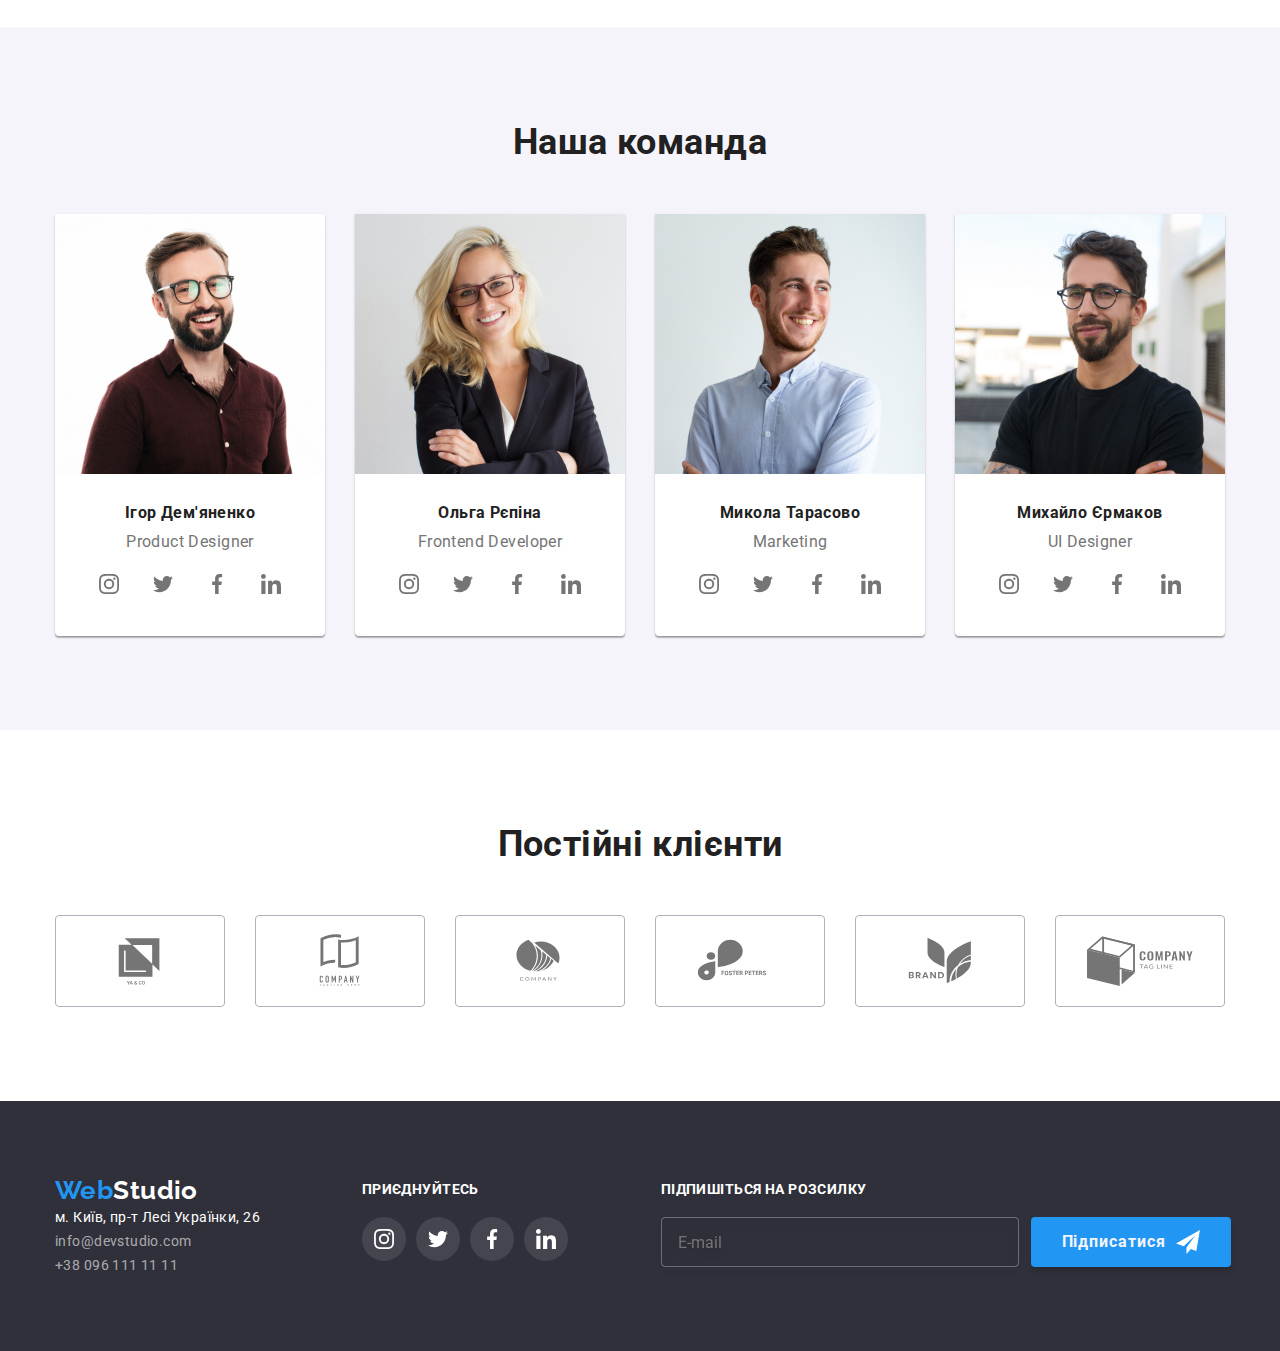
==== commit d1ffc728: "Add: reg-form subscribe-form" ====
--- a/index.html
+++ b/index.html
@@ -400,7 +400,7 @@
             </ul>
             </address>
           </div>
-          <div class="tmp-flex">
+          <div class="footer-flex">
             <div>
             <p class="social-title">приєднуйтесь</p>
             <ul class="team-contacts-warp">
@@ -436,9 +436,17 @@
             </div>
             <div>
             <p class="social-title">Підпишіться на розсилку</p>
-            <form action="">
-              <input type="email">
-              <button class="accente-button subscribe-btn" type="button"></button>
+            <form class="footer-form" onsubmit="return false">
+              <input class="footer-email-input"type="email" placeholder="E-mail">
+              
+              <button class="accente-button subscribe-btn" type="submit">
+                <span class="subscribe-text">
+                  Підписатися 
+                </span> 
+                <svg class="subscribe-icon" width="24px" height="24px">
+                  <use href="./images/icons.svg#icon-send"></use>
+                </svg>
+              </button>
             </form>
             </div>
           </div>
@@ -452,44 +460,58 @@
     <div class="modal-backdrop is-hidden" data-modal="">
       <div class="modal-content">
           <button class="modal-close-btn" type="button" data-modal-close="">
-            <svg width="11px" height="11px">
+            <svg class="icon close-icon" width="11px" height="11px">
               <use href="./images/icons.svg#icon-close"></use>
             </svg>
           </button>
           <h2 class="modal-title no-margin">Залиште свої дані, ми вам передзвонимо</h2>
-          <form class="registration-form" name="registration-form">
+          <form class="registration-form" name="registration-form" onsubmit="">
             <div class="inputs-wrap">
             <label class="input-lable">
+              <span class="span-block registration-lable">Ім'я</span>
+              <input class="registration-input" type="text">
                 <svg class="icon input-icon" width="12px" height="12px">
                   <use href="./images/icons.svg#icon-name"></use>
                 </svg>
-              <span class="span-block registration-lable">Ім'я</span>
-              <input class="registration-input" type="text">
+              
             </label>
             <label class="input-lable">
-              <svg  class="icon input-icon"width="12px" height="12px">
-                <use href="./images/icons.svg#icon-phone"></use>
-              </svg>
               <span class="span-block registration-lable">Телефон </span>
               <input class="registration-input" type="tel" name="" id="">
+              <svg  class="icon input-icon"width="13px" height="12px">
+                <use href="./images/icons.svg#icon-phone-black"></use>
+              </svg>
+              
             </label>
             <label class="input-lable">
-              <svg class="icon input-icon" width="15px" height="12px">
-                <use href="./images/icons.svg#icon-envelope"></use>
-              </svg>
               <span class="span-block registration-lable">Пошта</span>
               <input class="registration-input" type="email" name="" id="">
+              <svg class="icon input-icon" width="15px" height="12px">
+                <use href="./images/icons.svg#icon-email-black"></use>
+              </svg>
+              
+              
             </label> 
+
+            
             <label>
               <span class="span-block registration-lable">Коментар</span>
-              <textarea class="registration-textarea" name="" id="" placeholder="Введіть текст"></textarea>
+              <textarea class="registration-textarea registration-input" name="" id="" placeholder="Введіть текст"></textarea>
             </label>
             </div>
-            
-            <div class="registration-check-area">
-              <input class="registration-check" type="checkbox" name="" id=""><span>Погоджуюся з розсилкою та приймаю <a href="">Умови договору</a></span>
-            </div>
-            <button type="submit" class="button accente-button submit-btn">Відправити</button>
+
+             <input class="registration-check visually-hidden" type="checkbox" name="" id="accept">
+            <label class="custom-check" for="accept">
+              <svg class="icon icon-check" width="16px" height="15px">
+                <use href="./images/icons.svg#icon-check"></use>
+              </svg>
+              <span>
+                Погоджуюся розсилкою та приймаю
+                <a class = "link policy-link" href="">Умови договору</a>
+              </span> 
+            </label>
+
+            <button type="submit" class="button accente-button submit-btn" >Відправити</button>
           </form>
       </div>
     </div>
--- a/css/styles.css
+++ b/css/styles.css
@@ -579,9 +579,16 @@
   text-transform: uppercase;
 
   text-align: left;
+  margin-bottom: 20px;
+  margin-top: 20px;
 }
 .footer-logo {
   display: inline-block;
+}
+
+.footer-flex {
+  display: flex;
+  gap: 93px;
 }
 
 .footer .icon-canv {
@@ -606,6 +613,65 @@
 
 .footer-warp + .footer-warp {
   margin-top: 20px;
+}
+
+.footer-form {
+  display: flex;
+
+  gap: 12px;
+}
+
+.footer-email-input {
+  width: 358px;
+  height: 50px;
+
+  border: 1px solid rgba(255, 255, 255, 0.3);
+  filter: drop-shadow(0px 4px 4px rgba(0, 0, 0, 0.15));
+  border-radius: 4px;
+  background: transparent;
+
+  font-weight: 400;
+  font-size: 16px;
+  line-height: 20px;
+  color: var(--bg-bright-color);
+
+  padding: 15px 0px;
+  padding-left: 16px;
+}
+
+.footer-email-input:focus,
+.footer-email-input:focus-visible {
+  border: 1px solid rgba(255, 255, 255, 0.3);
+  outline: transparent;
+}
+
+.subscribe-text {
+  text-align: center;
+
+  font-weight: 700;
+  font-size: 16px;
+  line-height: 30px;
+  letter-spacing: 0.06em;
+}
+.subscribe-icon {
+  fill: var(--bg-bright-color);
+  transition: fill var(--delay) cubic-bezier(0.4, 0, 0.2, 1);
+}
+.subscribe-btn:hover .subscribe-icon {
+  fill: var(--accente-color);
+}
+footer .subscribe-btn {
+  /* position: relative; */
+  display: flex;
+  align-items: center;
+  justify-content: center;
+  gap: 10px;
+
+  width: 200px;
+  height: 50px;
+  border: transparent;
+  box-shadow: 0px 4px 4px rgba(0, 0, 0, 0.15);
+  border-radius: 4px;
 }
 
 .filter-list {
@@ -678,10 +744,23 @@
   width: 30px;
   height: 30px;
 
+  display: flex;
+  justify-content: center;
+  align-items: center;
+
   background: #ffffff;
   border: 1px solid rgba(0, 0, 0, 0.1);
   border-radius: 100%;
 }
+
+.close-icon {
+  fill: var(--text-secondery-color);
+}
+.modal-close-btn:hover .icon,
+.modal-close-btn:focus .icon {
+  fill: var(--accente-color);
+}
+
 .modal-title {
   text-align: center;
   margin-top: 40px;
@@ -733,15 +812,48 @@
   letter-spacing: 0.01em;
 }
 
+.registration-input:focus-visible {
+  border: transparent;
+  outline: 1px solid var(--accente-color);
+  border-radius: 2px;
+  outline-offset: -1px;
+}
+
+.registration-input:focus-visible + .input-icon {
+  fill: var(--accente-color);
+}
+
 .input-lable {
   position: relative;
 }
+
 .input-icon {
   position: absolute;
   bottom: 15px;
   left: 15px;
-}
-.tmp-flex {
-  display: flex;
-  gap: 93px;
-}
+  fill: var(--text-secondery-color);
+}
+
+.registration-check:checked + .custom-check .icon-check {
+  background: var(--accente-color);
+  border-radius: 2px;
+  outline: solid 2px var(--text-secondery-color);
+  outline-offset: -2px;
+}
+.icon-check {
+  border-radius: 2px;
+  outline: solid 2px var(--text-secondery-color);
+  outline-offset: -2px;
+  transition: outline var(--delay);
+}
+
+.custom-check {
+  display: flex;
+  justify-content: center;
+  align-items: center;
+  gap: 10px;
+}
+
+.policy-link {
+  color: var(--accente-color);
+}
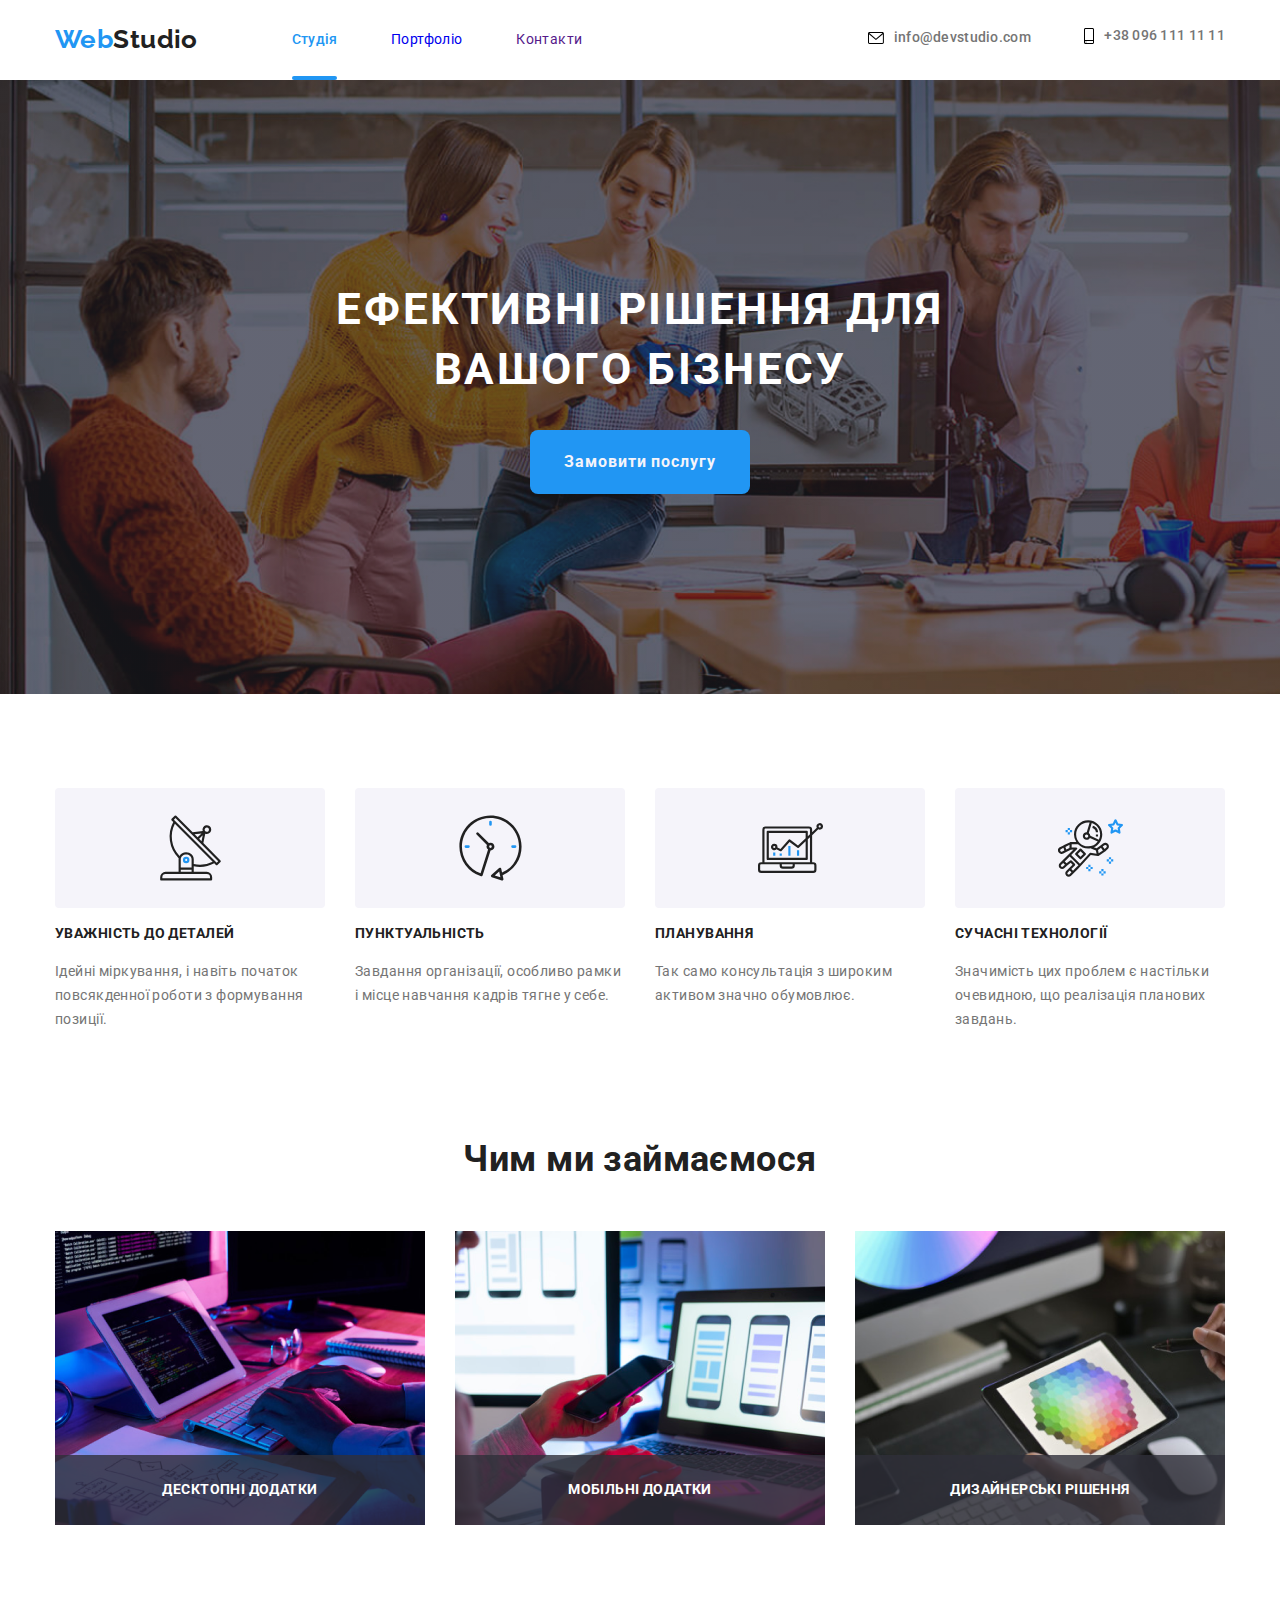
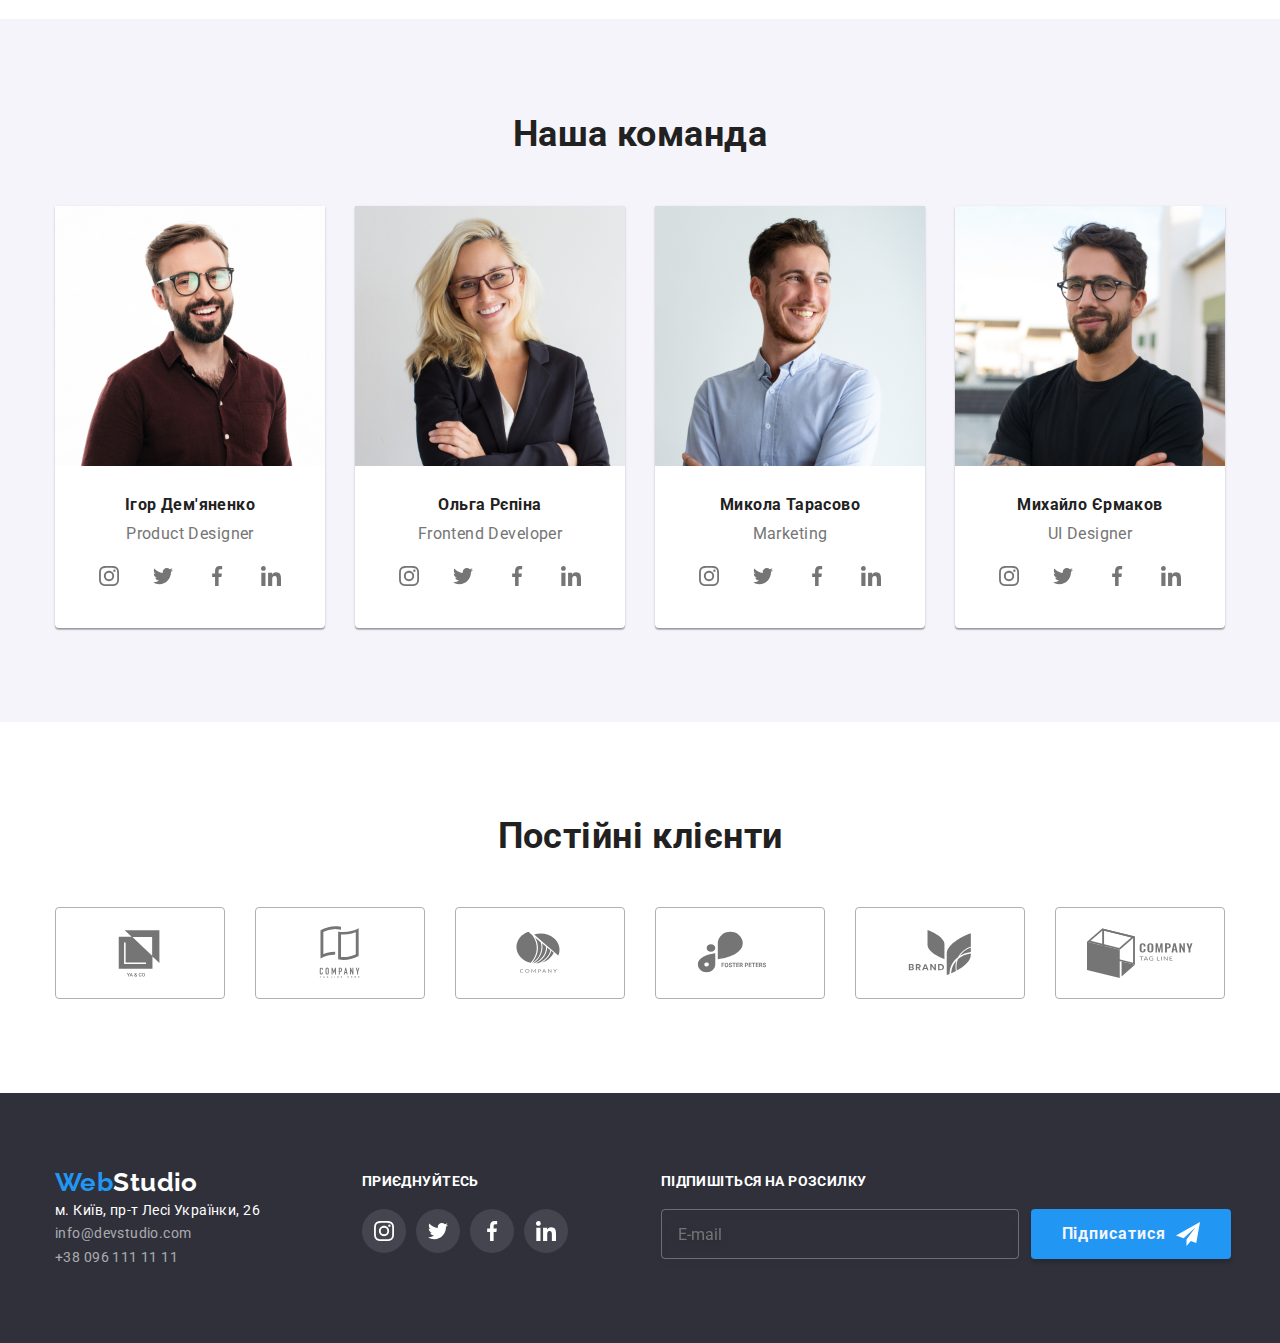
==== commit 0d2781f9: "Ref: bem index.html" ====
--- a/index.html
+++ b/index.html
@@ -15,19 +15,19 @@
   <body class="" id="page">
     <header class="header">
       <!-- Навігація -->
-      <div class="container header-flex">
-        <nav class="nav nav-flex">
-          <a href="./index.html" class="logo">Web<span class="black-logo">Studio</span></a>
-          <ul class="nav-ul ul-list">
-            <li class="inline nav-item"><a href="./index.html" class="link curent-page nav-link">Студія</a></li>
-            <li class="inline nav-item"><a href="./portfolio.html" class="link nav-link">Портфоліо</a></li>
-            <li class="inline nav-item"><a href="" class="link nav-link">Контакти</a></li>
+      <div class="container header__flex">
+        <nav class="nav nav_flex">
+          <a href="./index.html" class="logo">Web<span class="black__logo">Studio</span></a>
+          <ul class="nav__ul ul-list">
+            <li class="inline nav__item"><a href="./index.html" class="link curent-page nav__link">Студія</a></li>
+            <li class="inline nav__item"><a href="./portfolio.html" class="link navlink">Портфоліо</a></li>
+            <li class="inline nav__item"><a href="" class="link nav-link">Контакти</a></li>
           </ul>
         </nav>
         <!-- Контакти -->
-        <ul class="header-contacts">
+        <ul class="header__contacts">
           <li class="inline">
-            <a href="mailto:info@devstudio.com" class="link header-contact-link link contact-warp">
+            <a href="mailto:info@devstudio.com" class="link header__contact">
               <svg class="link-icon" width="16px" height="12px">
                 <use href="./images/icons.svg#icon-envelope"></use>
               </svg>
@@ -36,7 +36,7 @@
             </a>
           </li>
           <li class="inline">
-            <a href="tel:+380961111111" class="link header-contact-link contact-warp">
+            <a href="tel:+380961111111" class="link header__contact">
               <svg class="link-icon" width="10px" height="16px">
                 <use href="./images/icons.svg#icon-phone"></use>
               </svg>
@@ -50,7 +50,7 @@
       <!-- Головний заголовок -->
       <section class="section buisnes-solution">
         <div class="container">
-          <h1 class="buisnes-solution-title no-margin">Ефективні рішення для вашого бізнесу</h1>
+          <h1 class="buisnes-solution__title no-margin">Ефективні рішення для вашого бізнесу</h1>
           <button type="button" class="button accente-button order-button" data-modal-open="1">Замовити послугу</button>
         </div>
       </section>
@@ -62,85 +62,85 @@
               
                 <h2 class="visually-hidden">Чому саме ми</h2>
                 <ul class="feature-list">
-                  <li class="feature-item">
-                    <div class="feature-icon-canv">
-                      <svg class="feature-icon" width="65px" height="70px">
+                  <li class="feature__item">
+                    <div class="feature-list__icon-canv">
+                      <svg class="feature-list__icon" width="65px" height="70px">
                         <use href="./images/icons.svg#icon-antenna"></use>
                       </svg>
                     </div>
                     
 
-                    <h3 class="why-us-title">Уважність до деталей</h3>
+                    <h3 class="feature-list__title">Уважність до деталей</h3>
                     <p>Ідейні міркування, i навіть початок повсякденної роботи з формування позиції.</p>
+                  </li>
+      
+                  <li class="feature__item">
+                    <div class="feature-list__icon-canv">
+                      <svg class="feature-list__icon" width="65px" height="70px">
+                        <use href="./images/icons.svg#icon-clock"></use>
+                      </svg>
+                    </div>
+
+                    <h3 class="feature-list__title">Пунктуальність</h3>
+                    <p>Завдання організації, особливо рамки i місце навчання кадрів тягне y себе.</p>
+                  </li>
+      
+                  <li class="feature__item">
+                    <div class="feature-list__icon-canv">
+                       <svg class="feature-list__icon" width="65px" height="70px">
+                        <use href="./images/icons.svg#icon-diagram"></use>
+                      </svg>
+                    </div>
+                   
+                    <h3 class="feature-list__title">Планування</h3>
+                    <p>Так само консультація з широким активом значно обумовлює.</p>
                   </li>
       
                   <li class="feature-item">
-                    <div class="feature-icon-canv">
-                      <svg class="feature-icon" width="65px" height="70px">
-                        <use href="./images/icons.svg#icon-clock"></use>
+                    <div class="feature-list__icon-canv">
+                      <svg class="feature-list__icon" width="65px" height="70px">
+                        <use href="./images/icons.svg#icon-astronaut"></use>
                       </svg>
                     </div>
 
-                    <h3 class="why-us-title">Пунктуальність</h3>
-                    <p>Завдання організації, особливо рамки i місце навчання кадрів тягне y себе.</p>
-                  </li>
-      
-                  <li class="feature-item">
-                    <div class="feature-icon-canv">
-                       <svg class="feature-icon" width="65px" height="70px">
-                        <use href="./images/icons.svg#icon-diagram"></use>
-                      </svg>
-                    </div>
-                   
-                    <h3 class="why-us-title">Планування</h3>
-                    <p>Так само консультація з широким активом значно обумовлює.</p>
-                  </li>
-      
-                  <li class="feature-item">
-                    <div class="feature-icon-canv">
-                      <svg class="feature-icon" width="65px" height="70px">
-                        <use href="./images/icons.svg#icon-astronaut"></use>
-                      </svg>
-                    </div>
-
-                    <h3 class="why-us-title">Сучасні технології</h3>
+                    <h3 class="feature-list__title">Сучасні технології</h3>
                     <p>Значимість цих проблем є настільки очевидною, що реалізація планових завдань.</p>
                   </li>
                 </ul>
         </section>
 
-        <!-- Інформація про послуги з картинками -->
+        <!-- =====Інформація про послуги з картинками====== -->
 
         <section class="section wath-we-do bg-bright">
                 <div class="container">
                     <h2 class="section-title no-margin">Чим ми займаємося</h2>
-                <ul class="what-we-do-list">
-                  <li  class="we-do-item inline">
+                <ul class="what-we-do__list">
+                  <li  class="what-we-do__item inline">
                     <img
                       src="./images/studio/what_we_do/img1.png"
                       alt="What we do image"
                       width="370"
                       height="294"
                     />
-                    <p class="what-we-do-text">Десктопні додатки</p>
-                  </li>
-                  <li class="we-do-item inline">
+                    <p class="what-we-do__text">Десктопні додатки</p>
+                  </li>
+                  <li class="what-we-do__item inline">
                     <img
                       src="./images/studio/what_we_do/img2.png"
                       alt="What we do image"
                       width="370"
                       height="294"
                     />
-                    <p class="what-we-do-text">Мобільні додатки</p>
-                  </li>
-                  <li class="we-do-item inline">
+                    <p class="what-we-do__text">Мобільні додатки</p>
+                  </li>
+                  <li class="what-we-do__item inline">
                     <img
                       src="./images/studio/what_we_do/img3.png"
                       alt="What we do image"
                       width="370"
                       height="294"
                     />
-                    <p class="what-we-do-text">Дизайнерські рішення</p>
+                    <p class="what-we-do__text">Дизайнерські рішення</p>
                   </li>
                 </ul>
                 </div>
@@ -152,15 +152,15 @@
             <div class="container">
             <h2 class="section-title no-margin">Наша команда</h2>
             <ul class="team-list">
-            <li class="inline team-item">
+            <li class="inline team-list__item">
                 <img
                   src="./images/studio/team/PM.jpg"
                   alt="Product Designer"
                   width="270"
                   height="260"
                 />
-                  <h3 class="team-title no-margin">Ігор Дем'яненко</h3>
-                  <p class="team-disc no-margin">Product Designer</p>
+                  <h3 class="team-list__title no-margin">Ігор Дем'яненко</h3>
+                  <p class="team-list__disc no-margin">Product Designer</p>
                   <ul class="team-contacts-warp">
                     <li>
                       <a class="icon-canv" href="#">
@@ -193,15 +193,15 @@
                   </ul>  
               </li>
 
-              <li class="inline team-item">
+              <li class="inline team-list__item">
                 <img
                   src="./images/studio/team/FrontendDeveloper.jpg"
                   alt="Frontend Developer"
                   width="270"
                   height="260"
                 />
-                  <h3 class="team-title no-margin">Ольга Рєпіна</h3>
-                  <p class="team-disc no-margin">Frontend Developer</p>
+                  <h3 class="team-list__title no-margin">Ольга Рєпіна</h3>
+                  <p class="team-list__disc no-margin">Frontend Developer</p>
                   <ul class="team-contacts-warp">
                     <li>
                       <a class="icon-canv" href="#">
@@ -234,15 +234,15 @@
                   </ul>
               </li>
 
-              <li class="inline team-item">
+              <li class="inline team-list__item">
                 <img
                   src="./images/studio/team/Marketing.jpg"
                   alt="Marketing"
                   width="270"
                   height="260"
                 />
-                  <h3 class="team-title no-margin">Микола Тарасово</h3>
-                  <p class="team-disc no-margin">Marketing</p>
+                  <h3 class="team-list__title no-margin">Микола Тарасово</h3>
+                  <p class="team-list__disc no-margin">Marketing</p>
                   <ul class="team-contacts-warp">
                     <li>
                       <a class="icon-canv" href="#">
@@ -275,15 +275,15 @@
                   </ul>
               </li>
 
-              <li class="inline team-item">
+              <li class="inline team-list__item">
                 <img
                   src="./images/studio/team/UIDesigner.jpg"
                   alt="UI Designer"
                   width="270"
                   height="260"
                   /> 
-                  <h3 class="team-title no-margin">Михайло Єрмаков</h3>
-                  <p class="team-disc no-margin">UI Designer</p>
+                  <h3 class="team-list__title no-margin">Михайло Єрмаков</h3>
+                  <p class="team-list__disc no-margin">UI Designer</p>
                   <ul class="team-contacts-warp">
                     <li>
                       <a class="icon-canv" href="#">
@@ -319,49 +319,50 @@
             </div>
         </section>
 
+        <!-- ======Клієнти====== -->
         <section class="section client-section">
           <div class="conteiner">
             <h2 class="section-title no-margin">Постійні клієнти</h2>
             <ul class="client-list">
               <li>
-                <a class="link client-canv" href="#">
-                  <svg class="client-icon icon" width="106px" height="60px">
+                <a class="link client-list__canv" href="#">
+                  <svg class="client-list__icon icon" width="106px" height="60px">
                     <use href="./images/icons.svg#icon-Logo"></use>
                   </svg>
                 </a>
               </li>
               <li>
-                <a class="link client-canv" href="#">
-                  <svg class="client-icon icon" width="106px" height="60px">
+                <a class="link client-list__canv" href="#">
+                  <svg class="client-list__icon icon" width="106px" height="60px">
                     <use href="./images/icons.svg#icon-Logo-1"></use>
                   </svg>
                 </a>
               </li>
               <li>
-                <a class="link client-canv" href="#">
-                  <svg class="client-icon icon" width="106px" height="60px">
+                <a class="link client-list__canv" href="#">
+                  <svg class="client-list__icon icon" width="106px" height="60px">
                     <use href="./images/icons.svg#icon-Logo-2"></use>
                   </svg>
                 </a>
               </li>
               
               <li>
-                <a class="link client-canv" href="#">
-                  <svg class="client-icon icon" width="106px" height="60px">
+                <a class="link client-list__canv" href="#">
+                  <svg class="client-list__icon icon" width="106px" height="60px">
                     <use href="./images/icons.svg#icon-Logo-3"></use>
                   </svg>
                 </a>
               </li>
               <li>
-                <a class="link client-canv" href="#">
-                  <svg class="client-icon icon" width="106px" height="60px">
+                <a class="link client-list__canv" href="#">
+                  <svg class="client-list__icon icon" width="106px" height="60px">
                     <use href="./images/icons.svg#icon-Logo-4"></use>
                   </svg>
                 </a>
               </li>
               <li>
-                <a class="link client-canv" href="#">
-                  <svg class="client-icon icon" width="106px" height="60px">
+                <a class="link client-list__canv" href="#">
+                  <svg class="client-list__icon icon" width="106px" height="60px">
                     <use href="./images/icons.svg#icon-logo-5"></use>
                   </svg>
                 </a>
@@ -371,7 +372,7 @@
         </section>
     </main>
 
-    <!-- Адреси -->
+    <!-- ===========Адреси=========== -->
 
     <footer class="footer">
         <div class="container footer-warp">
@@ -379,7 +380,7 @@
             <a href="./index.html" class="logo footer-logo">Web<span class="white-logo">Studio</span></a>
             <address>
             <ul class="">
-              <li class="address-item">
+              <li class="address__item">
                 <a
                   href="https://goo.gl/maps/piqngm7oDQpEDh6u6"
                   target="_blank"
@@ -390,11 +391,11 @@
                 </a>
               </li>
 
-              <li class="address-item">
+              <li class="address__item">
                 <a href="mailto:info@devstudio.com" class="link contact-link">info@devstudio.com</a>
               </li>
 
-              <li class="address-item">
+              <li class="address__item">
                 <a href="tel:+380961111111" class="link contact-link">+38 096 111 11 11</a>
               </li>
             </ul>
@@ -404,34 +405,34 @@
             <div>
             <p class="social-title">приєднуйтесь</p>
             <ul class="team-contacts-warp">
-        <li>
-          <a class="icon-canv" href="#">
-            <svg class="icon" width="20px" height="20px">
-              <use href="./images/icons.svg#icon-instagram"></use>
-            </svg>
-          </a>
-        </li>
-        <li>
-          <a class="icon-canv" href="#">
-            <svg class="icon" width="20px" height="20px">
-              <use href="./images/icons.svg#icon-twitter"></use>
-            </svg>
-          </a>
-        </li>
-        <li>
-          <a class="icon-canv" href="#">
-            <svg class="icon" width="20px" height="20px">
-              <use href="./images/icons.svg#icon-facebook"></use>
-            </svg>
-          </a>
-        </li>
-        <li>
-          <a class="icon-canv" href="#">
-          <svg class="icon" width="20px" height="20px">
-            <use href="./images/icons.svg#icon-linkedin"></use>
-          </svg>
-          </a>
-        </li>
+              <li>
+                <a class="icon-canv" href="#">
+                  <svg class="icon" width="20px" height="20px">
+                    <use href="./images/icons.svg#icon-instagram"></use>
+                  </svg>
+                </a>
+              </li>
+              <li>
+                <a class="icon-canv" href="#">
+                  <svg class="icon" width="20px" height="20px">
+                    <use href="./images/icons.svg#icon-twitter"></use>
+                  </svg>
+                </a>
+              </li>
+              <li>
+                <a class="icon-canv" href="#">
+                  <svg class="icon" width="20px" height="20px">
+                    <use href="./images/icons.svg#icon-facebook"></use>
+                  </svg>
+                </a>
+              </li>
+              <li>
+                <a class="icon-canv" href="#">
+                <svg class="icon" width="20px" height="20px">
+                  <use href="./images/icons.svg#icon-linkedin"></use>
+                </svg>
+                </a>
+              </li>
             </ul>
             </div>
             <div>
@@ -440,10 +441,10 @@
               <input class="footer-email-input"type="email" placeholder="E-mail">
               
               <button class="accente-button subscribe-btn" type="submit">
-                <span class="subscribe-text">
+                <span class="subscribe-btn__text">
                   Підписатися 
                 </span> 
-                <svg class="subscribe-icon" width="24px" height="24px">
+                <svg class="subscribe-btn__icon" width="24px" height="24px">
                   <use href="./images/icons.svg#icon-send"></use>
                 </svg>
               </button>
@@ -458,34 +459,34 @@
 
     <!-- =========Modal============= -->
     <div class="modal-backdrop is-hidden" data-modal="">
-      <div class="modal-content">
+      <div class="modal modal-content">
           <button class="modal-close-btn" type="button" data-modal-close="">
             <svg class="icon close-icon" width="11px" height="11px">
               <use href="./images/icons.svg#icon-close"></use>
             </svg>
           </button>
-          <h2 class="modal-title no-margin">Залиште свої дані, ми вам передзвонимо</h2>
+          <h2 class="modal__title no-margin">Залиште свої дані, ми вам передзвонимо</h2>
           <form class="registration-form" name="registration-form" onsubmit="">
             <div class="inputs-wrap">
             <label class="input-lable">
-              <span class="span-block registration-lable">Ім'я</span>
-              <input class="registration-input" type="text">
+              <span class="span-block registration-form__lable">Ім'я</span>
+              <input class="form-input" type="text">
                 <svg class="icon input-icon" width="12px" height="12px">
                   <use href="./images/icons.svg#icon-name"></use>
                 </svg>
               
             </label>
             <label class="input-lable">
-              <span class="span-block registration-lable">Телефон </span>
-              <input class="registration-input" type="tel" name="" id="">
+              <span class="span-block registration-form__lable">Телефон </span>
+              <input class="form-input" type="tel" name="" id="">
               <svg  class="icon input-icon"width="13px" height="12px">
                 <use href="./images/icons.svg#icon-phone-black"></use>
               </svg>
               
             </label>
             <label class="input-lable">
-              <span class="span-block registration-lable">Пошта</span>
-              <input class="registration-input" type="email" name="" id="">
+              <span class="span-block registration-form__lable">Пошта</span>
+              <input class="form-input" type="email" name="" id="">
               <svg class="icon input-icon" width="15px" height="12px">
                 <use href="./images/icons.svg#icon-email-black"></use>
               </svg>
@@ -495,8 +496,8 @@
 
             
             <label>
-              <span class="span-block registration-lable">Коментар</span>
-              <textarea class="registration-textarea registration-input" name="" id="" placeholder="Введіть текст"></textarea>
+              <span class="span-block registration-form__lable">Коментар</span>
+              <textarea class="form-textarea registration-input" name="" id="" placeholder="Введіть текст"></textarea>
             </label>
             </div>
 
--- a/css/styles.css
+++ b/css/styles.css
@@ -59,11 +59,6 @@
   overflow: hidden;
 }
 
-.header {
-  /* padding-top: 25px;
-  padding-bottom: 25px; */
-}
-
 img {
   display: block;
 }
@@ -138,13 +133,18 @@
 .contact-link:focus {
   color: var(--text-contacts-color);
 }
-.header-contact-link {
+.header__contact {
+  display: flex;
+  justify-content: center;
+  align-items: center;
+  gap: 10px;
+
+  margin-left: 50px;
+
   color: var(--text-primary-color);
   font-weight: 500;
   line-height: 1.14;
   letter-spacing: 0.02em;
-
-  margin-left: 50px;
 }
 
 .map-link {
@@ -157,18 +157,18 @@
 }
 
 /* Navigation */
-.nav-link {
+.nav__link {
   color: var(--text-secondery-color);
   font-weight: 500;
   line-height: 1.14;
   letter-spacing: 0.02em;
-}
-
-.nav-item {
+  padding: 32px 0px;
+}
+
+.nav__item {
   position: relative;
-  padding: 32px 0px;
-}
-.nav-item + .nav-item {
+}
+.nav__item + .nav__item {
   margin-left: 50px;
 }
 .curent-page {
@@ -182,7 +182,7 @@
   left: 0;
   width: 100%;
   height: 4px;
-  background: #2196f3;
+  background: var(--accente-color);
   border-radius: 2px;
 }
 
@@ -198,7 +198,7 @@
 
   margin-right: 94px;
 }
-.black-logo {
+.black__logo {
   color: var(--text-secondery-color);
 }
 .white-logo {
@@ -292,7 +292,7 @@
   background-image: linear-gradient(rgba(47, 48, 58, 0.4), rgba(47, 48, 58, 0.4)),
     url(../images/studio/hero/hero-bg.jpg);
 }
-.buisnes-solution-title {
+.buisnes-solution__title {
   color: var(--white);
   font-size: 44px;
   line-height: 1.36;
@@ -308,7 +308,7 @@
 .why-us {
   padding-top: 94px;
 }
-.why-us-title {
+.feature-list__title {
   color: var(--text-secondery-color);
   font-size: 14px;
   text-transform: uppercase;
@@ -318,7 +318,7 @@
 .team {
   padding-top: 95px;
 }
-.team-disc {
+.team-list__disc {
   font-size: 16px;
   line-height: 1.18;
   text-align: center;
@@ -327,7 +327,7 @@
   padding-bottom: 10px;
 }
 
-.team-title {
+.team-list__title {
   color: var(--text-secondery-color);
   font-size: 16px;
   line-height: 1.18;
@@ -376,7 +376,7 @@
   align-items: center;
   gap: 30px;
 }
-.client-canv {
+.client-list__canv {
   display: flex;
   justify-content: center;
   align-items: center;
@@ -389,13 +389,13 @@
   transition: var(--delay) border-color cubic-bezier(0.4, 0, 0.2, 1);
 }
 
-.client-canv:hover,
-.client-canv:focus {
+.client-list__canv:hover,
+.client-list__canv:focus {
   border-color: var(--accente-color);
 }
 
-.client-canv:hover .client-icon,
-.client-canv:focus .client-icon {
+.client-list__canv:hover .client-list__icon,
+.client-list__canv:focus .client-list__icon {
   fill: var(--accente-color);
 }
 .icon {
@@ -503,18 +503,18 @@
 section {
   padding-bottom: 94px;
 }
-.nav-flex {
+.nav_flex {
   display: flex;
   justify-self: flex-start;
   align-items: center;
 }
 
-.header-flex {
+.header__flex {
   display: flex;
   align-items: center;
   justify-content: space-between;
 }
-li.feature-item {
+.feature__item {
   width: 270px;
 }
 /* .feature-item + .feature-item {
@@ -525,9 +525,10 @@
   display: flex;
   align-items: stretch;
   justify-content: space-between;
-}
-
-.feature-icon-canv {
+  gap: 30px;
+}
+
+.feature-list__icon-canv {
   display: flex;
   justify-content: center;
   align-items: center;
@@ -538,16 +539,16 @@
   border-radius: 4px;
 }
 
-.what-we-do-list {
+.what-we-do__list {
   display: flex;
   align-items: center;
   justify-content: space-between;
 }
 
-.we-do-item {
+.what-we-do__item {
   position: relative;
 }
-.what-we-do-text {
+.what-we-do__text {
   position: absolute;
   left: 0;
   bottom: 0;
@@ -645,7 +646,7 @@
   outline: transparent;
 }
 
-.subscribe-text {
+.subscribe-btn__text {
   text-align: center;
 
   font-weight: 700;
@@ -653,11 +654,11 @@
   line-height: 30px;
   letter-spacing: 0.06em;
 }
-.subscribe-icon {
+.subscribe-btn__icon {
   fill: var(--bg-bright-color);
   transition: fill var(--delay) cubic-bezier(0.4, 0, 0.2, 1);
 }
-.subscribe-btn:hover .subscribe-icon {
+.subscribe-btn:hover .subscribe-btn__icon {
   fill: var(--accente-color);
 }
 footer .subscribe-btn {
@@ -684,7 +685,7 @@
   margin-left: 8px;
 }
 
-.team-item {
+.team-list__item {
   background-color: var(--bg-bright-color);
   box-shadow: 0px 1px 3px rgba(0, 0, 0, 0.12), 0px 1px 1px rgba(0, 0, 0, 0.14),
     0px 2px 1px rgba(0, 0, 0, 0.2);
@@ -761,7 +762,7 @@
   fill: var(--accente-color);
 }
 
-.modal-title {
+.modal__title {
   text-align: center;
   margin-top: 40px;
   margin-bottom: 12px;
@@ -780,17 +781,29 @@
 .span-block {
   display: block;
 }
-.registration-input {
+.form-input {
   width: 100%;
   height: 40px;
   padding-left: 42px;
-}
-.registration-textarea {
+  border: solid 1px var(--bg-primary-color);
+  border-radius: 4px;
+}
+.form-textarea {
   width: 100%;
   height: 120px;
   resize: none;
   padding: 12px 16px;
-}
+  border: solid 1px var(--bg-primary-color);
+  border-radius: 4px;
+}
+
+.form-textarea:focus-visible {
+  border: transparent;
+  outline: 1px solid var(--accente-color);
+  border-radius: 2px;
+  outline-offset: -1px;
+}
+
 .submit-btn {
   width: 200px;
   height: 50px;
@@ -803,7 +816,7 @@
   background: var(--accente-color);
   color: var(--bg-bright-color);
 }
-.registration-lable {
+.registration-form__lable {
   margin-bottom: 4px;
   font-size: 12px;
   line-height: 1.16;
@@ -812,14 +825,14 @@
   letter-spacing: 0.01em;
 }
 
-.registration-input:focus-visible {
+.form-input:focus-visible {
   border: transparent;
   outline: 1px solid var(--accente-color);
   border-radius: 2px;
   outline-offset: -1px;
 }
 
-.registration-input:focus-visible + .input-icon {
+.form-input:focus-visible + .input-icon {
   fill: var(--accente-color);
 }
 
